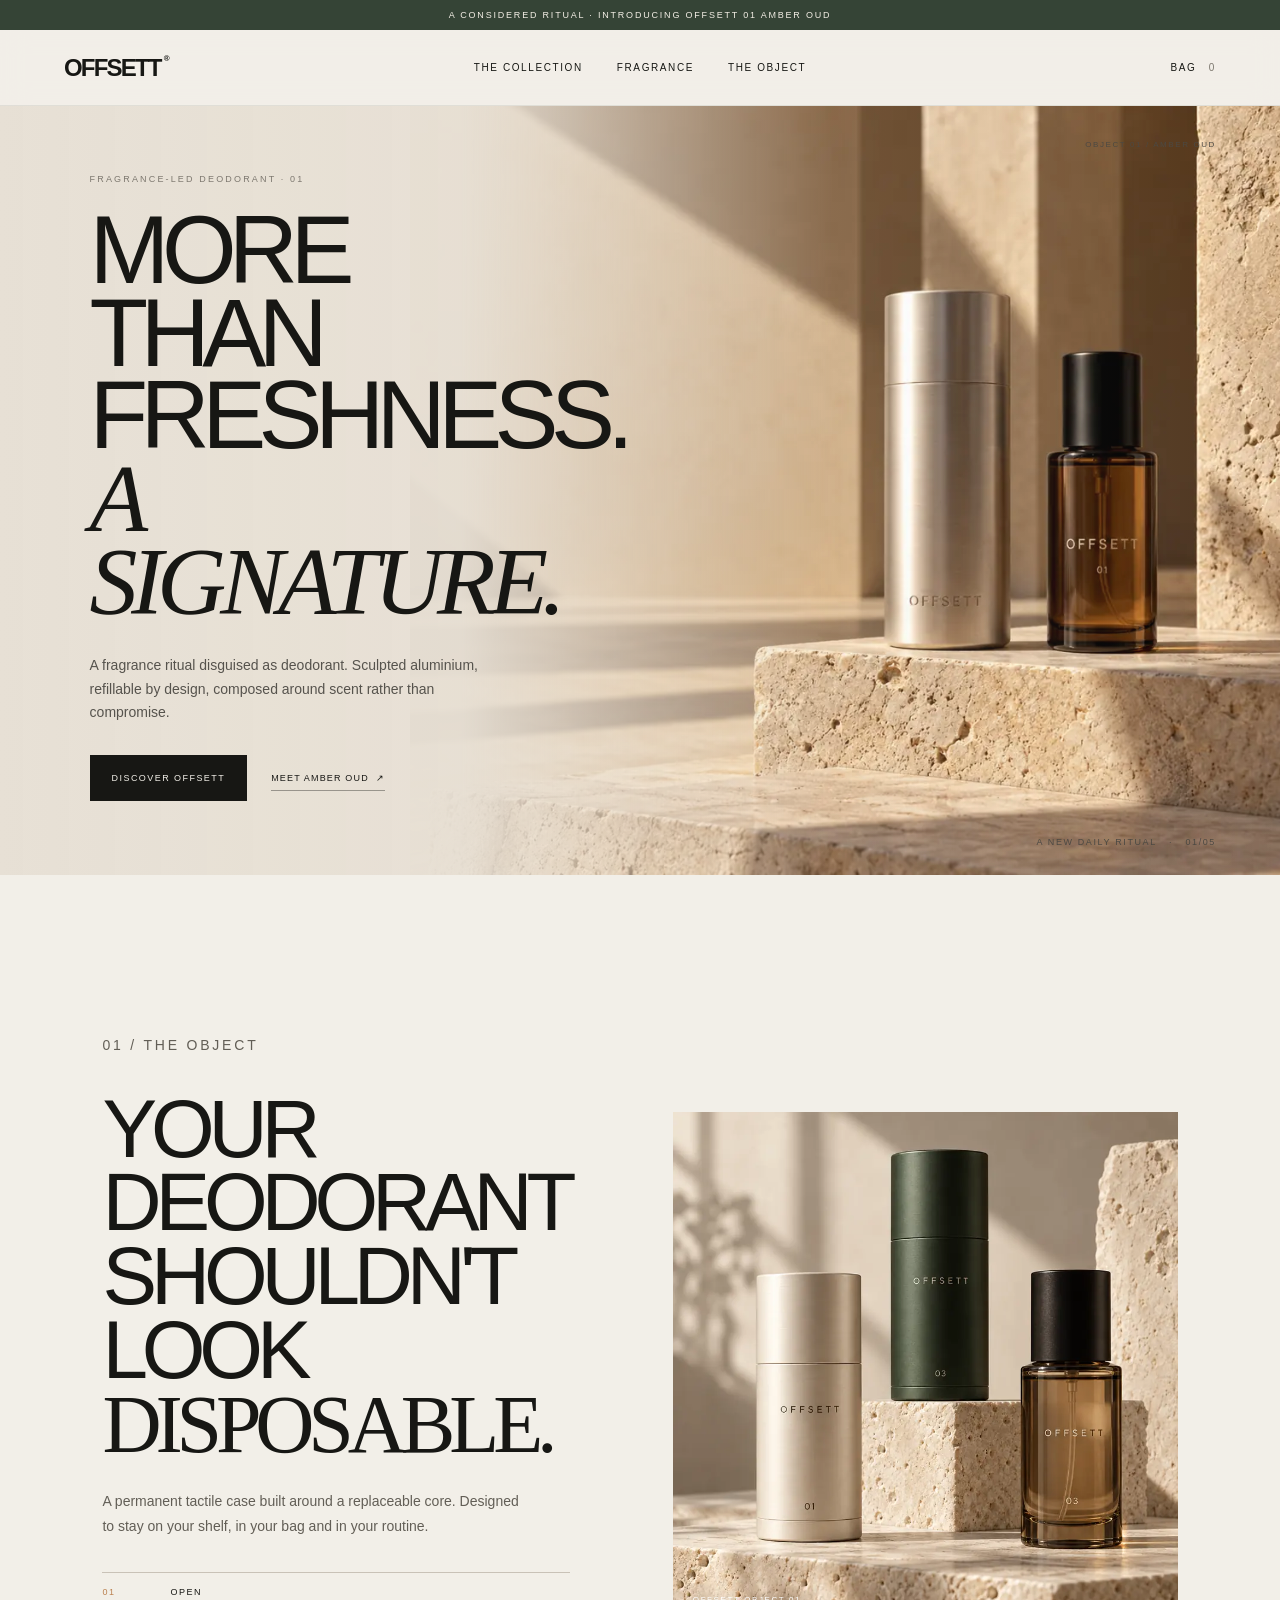
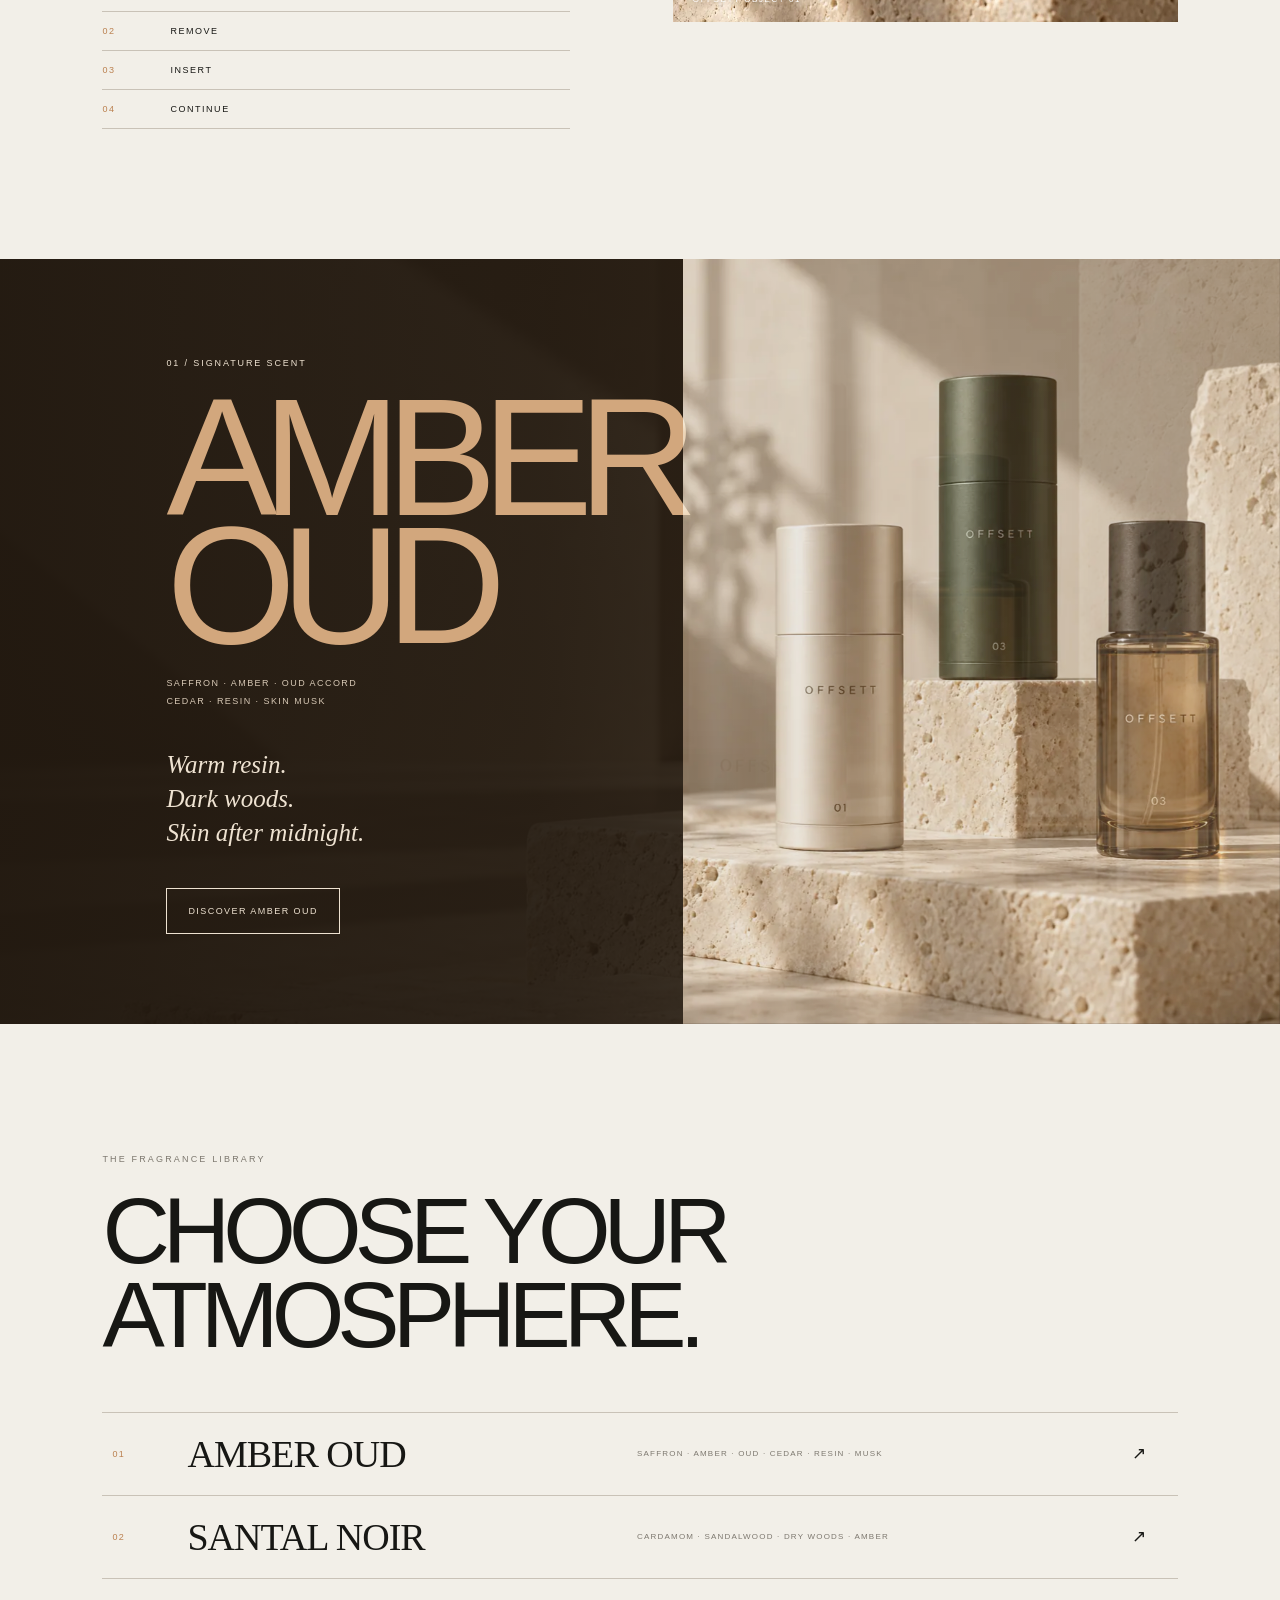
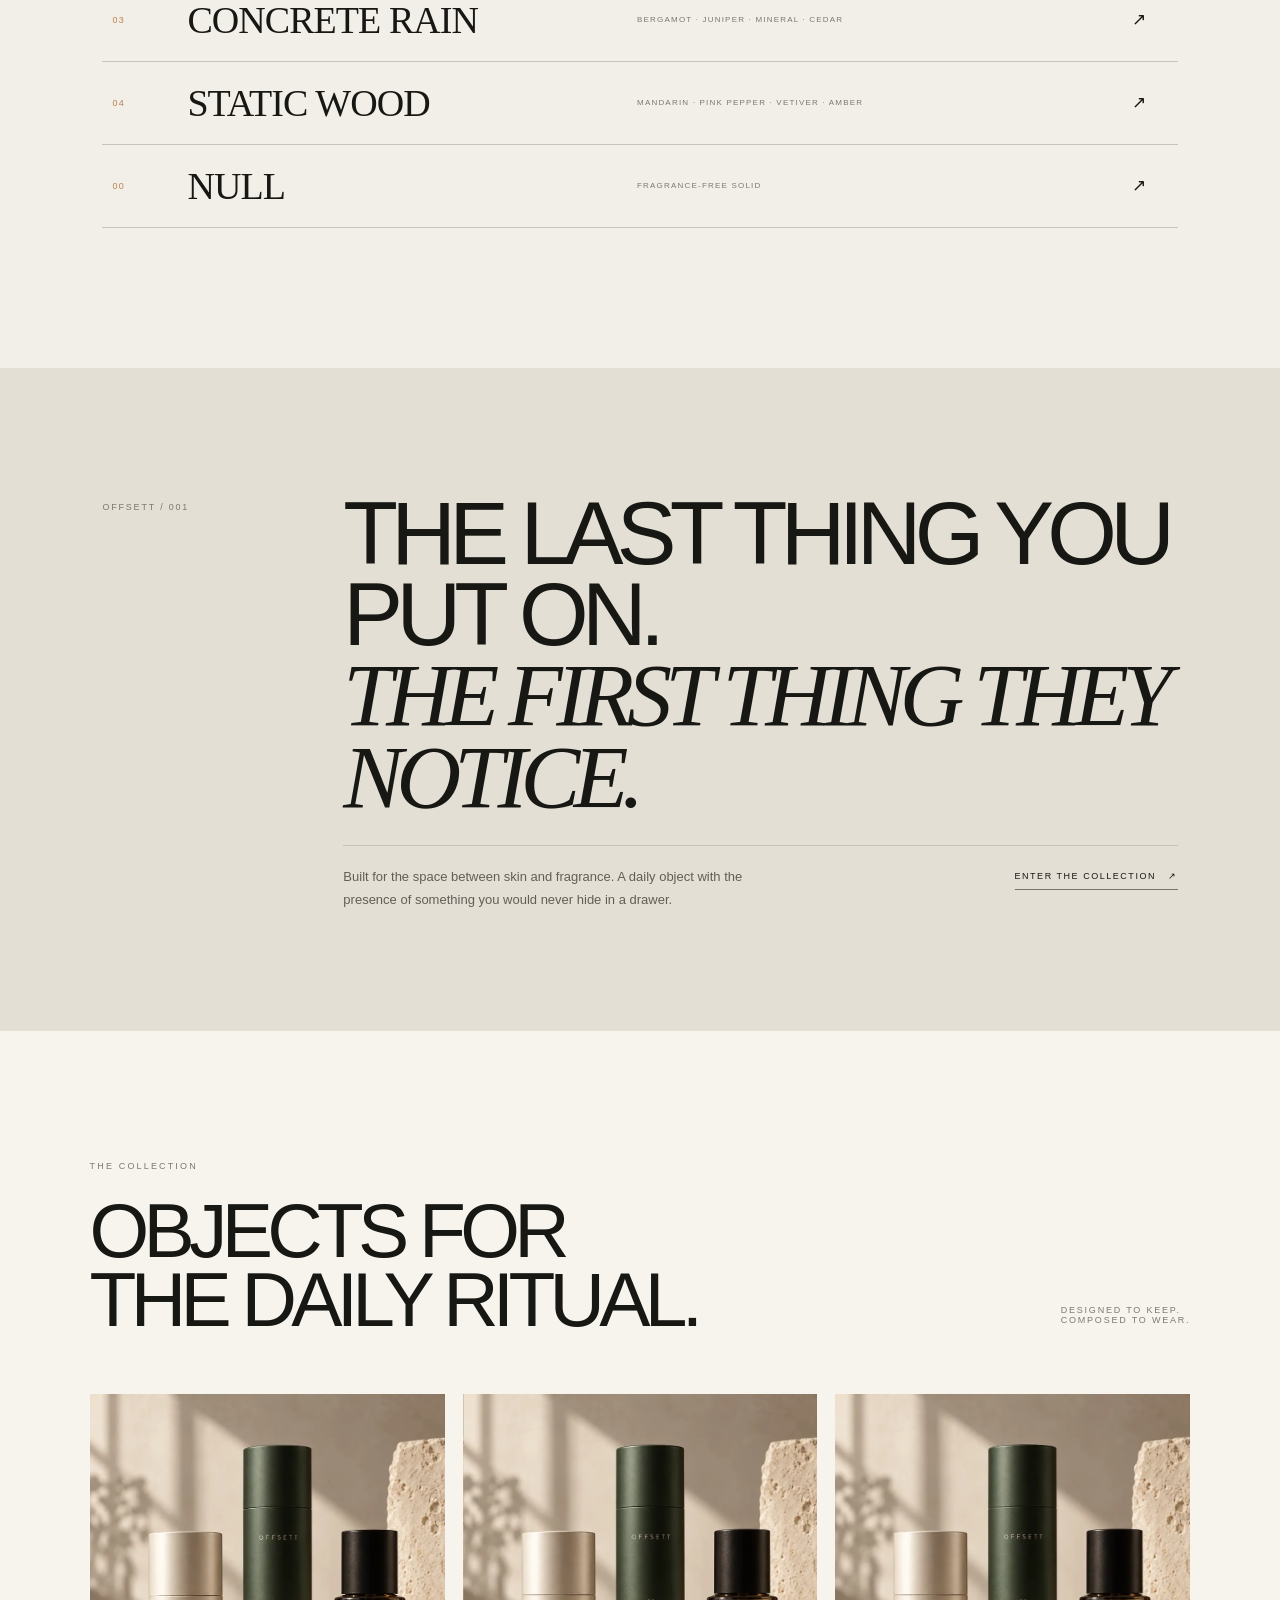
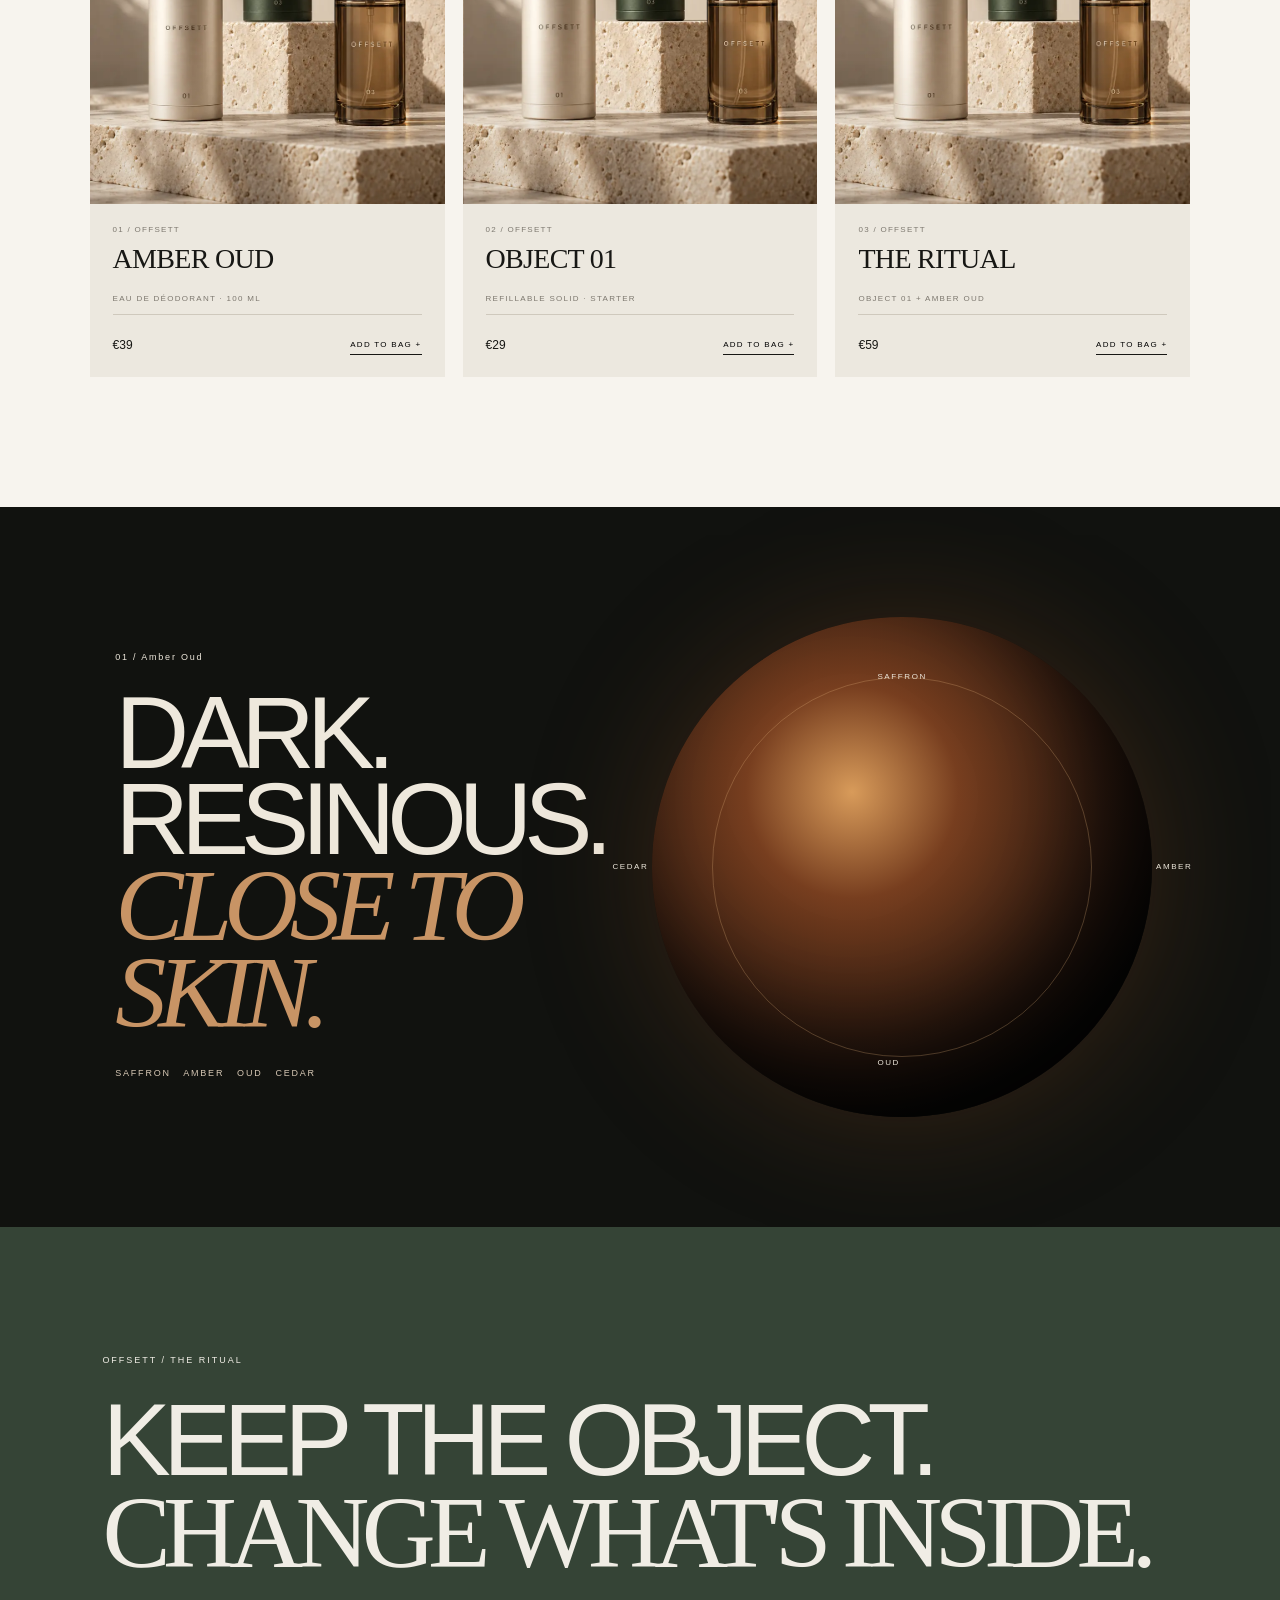
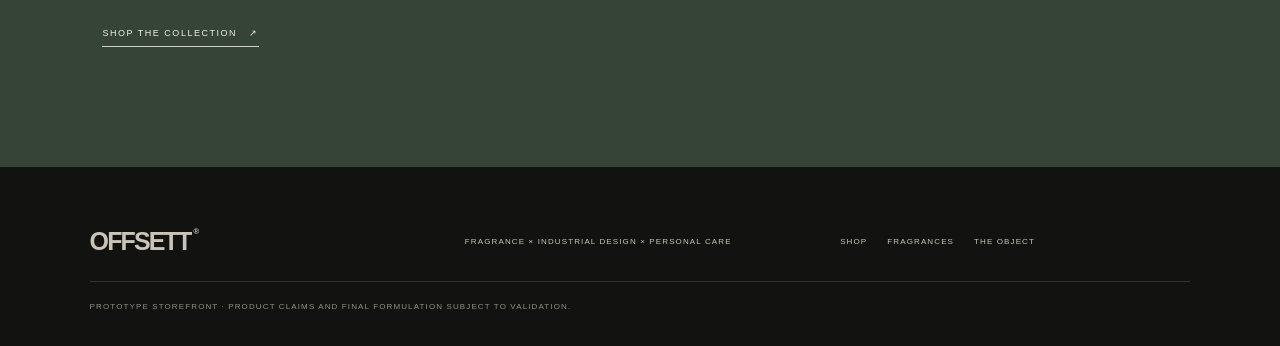
==== index.html @ 1021d6c1 "Rework OFFSETT homepage into editorial luxury storefront" ====
<!doctype html>
<html lang="en">
<head>
<meta charset="utf-8"><meta name="viewport" content="width=device-width,initial-scale=1">
<title>OFFSETT — The daily fragrance ritual</title>
<meta name="description" content="Discover OFFSETT: fragrance-led deodorant and refillable objects, composed around scent.">
<meta name="theme-color" content="#f2efe8"><link rel="stylesheet" href="style.css">
</head>
<body>
<div class="announcement">A considered ritual · Introducing OFFSETT 01 Amber Oud</div>
<header><a class="logo" href="#top" aria-label="OFFSETT home">OFFSETT</a><nav aria-label="Main navigation"><a href="#shop">The collection</a><a href="#fragrance">Fragrance</a><a href="#object">The object</a></nav><button id="cartBtn" class="bag" aria-label="Open shopping bag">Bag <span id="count">0</span></button></header>
<main id="top">
<section class="hero"><div class="hero-copy"><p class="eyebrow">Fragrance-led deodorant · 01</p><h1>MORE THAN<br>FRESHNESS.<br><em>A SIGNATURE.</em></h1><p class="lede">A fragrance ritual disguised as deodorant. Sculpted aluminium, refillable by design, composed around scent rather than compromise.</p><div class="actions"><a class="btn darkbtn" href="#shop">Discover OFFSETT</a><a class="textlink" href="#amber">Meet Amber Oud&nbsp; ↗</a></div></div><div class="hero-photo" role="img" aria-label="OFFSETT Amber Oud deodorant and refillable aluminium case, photographed on sculpted stone"></div><p class="hero-caption">Object 01 / Amber Oud</p><span class="hero-index">A NEW DAILY RITUAL &nbsp; · &nbsp; 01/05</span></section>
<section id="object" class="object"><div class="object-copy"><p class="section-kicker">01 / The object</p><h2>YOUR DEODORANT<br>SHOULDN'T LOOK<br><span>DISPOSABLE.</span></h2><p>A permanent tactile case built around a replaceable core. Designed to stay on your shelf, in your bag and in your routine.</p><div class="steps"><div><b>01</b> OPEN</div><div><b>02</b> REMOVE</div><div><b>03</b> INSERT</div><div><b>04</b> CONTINUE</div></div></div><div class="object-photo" role="img" aria-label="The OFFSETT refillable deodorant collection"></div></section>
<section id="amber" class="amber-world"><div class="amber-copy"><p>01 / Signature scent</p><h2>AMBER<br>OUD</h2><p class="notes">SAFFRON · AMBER · OUD ACCORD<br>CEDAR · RESIN · SKIN MUSK</p><blockquote>Warm resin.<br>Dark woods.<br>Skin after midnight.</blockquote><a class="btn amberbtn" href="#shop">Discover Amber Oud</a></div><div class="amber-image" role="img" aria-label="OFFSETT Amber Oud scent and refillable deodorant case"></div></section>
<section id="fragrance" class="fragrances"><p class="eyebrow">The fragrance library</p><h2>CHOOSE YOUR<br>ATMOSPHERE.</h2><div class="fragrance-grid" id="fragranceGrid"></div></section>
<section class="manifesto"><p class="section-kicker">OFFSETT / 001</p><h2>THE LAST THING YOU PUT ON.<br><em>THE FIRST THING THEY NOTICE.</em></h2><div class="manifesto-copy"><p>Built for the space between skin and fragrance. A daily object with the presence of something you would never hide in a drawer.</p><a href="#shop">Enter the collection &nbsp; ↗</a></div></section>
<section id="shop" class="shop"><div><div><p class="eyebrow">The collection</p><h2>OBJECTS FOR<br>THE DAILY RITUAL.</h2></div><p class="section-kicker">Designed to keep.<br>Composed to wear.</p></div><div class="products" id="products"></div></section>
<section class="sensory"><div><p>01 / Amber Oud</p><h2>DARK.<br>RESINOUS.<br><em>CLOSE TO SKIN.</em></h2><p class="notes">SAFFRON &nbsp; AMBER &nbsp; OUD &nbsp; CEDAR</p></div><div class="sensory-orb" aria-label="Amber Oud fragrance notes"><span>SAFFRON</span><span>AMBER</span><span>OUD</span><span>CEDAR</span></div></section>
<section class="ritual"><p>OFFSETT / THE RITUAL</p><h2>KEEP THE OBJECT.<br><span>CHANGE WHAT'S INSIDE.</span></h2><a href="#shop">Shop the collection &nbsp; ↗</a></section>
</main>
<footer><a class="logo" href="#top">OFFSETT</a><p>FRAGRANCE × INDUSTRIAL DESIGN × PERSONAL CARE</p><div><a href="#shop">Shop</a><a href="#fragrance">Fragrances</a><a href="#object">The object</a></div><small>Prototype storefront · Product claims and final formulation subject to validation.</small></footer>
<div class="drawer" id="drawer" aria-label="Shopping bag"><button id="closeCart" aria-label="Close shopping bag">×</button><h3>YOUR BAG</h3><div id="cartItems"></div><div class="subtotal"><span>SUBTOTAL</span><b id="subtotal">€0</b></div><button class="checkout">CHECKOUT PROTOTYPE</button><small>Secure commerce checkout will connect through Shopify.</small></div><div class="veil" id="veil"></div>
<script src="app.js"></script></body></html>
---- style.css ----
@charset "UTF-8";
:root{--ink:#171714;--paper:#f2efe8;--paper-deep:#e5dfd4;--muted:#7d786f;--line:#c9c2b7;--amber:#bb8150;--forest:#354436;--hero-shot:url("[data-uri]");--product-shot:url("[data-uri]");--serif:Georgia,"Times New Roman",serif;--sans:"Helvetica Neue",Arial,sans-serif}
*{box-sizing:border-box}html{scroll-behavior:smooth;scroll-padding-top:90px}body{margin:0;background:var(--paper);color:var(--ink);font-family:var(--sans);-webkit-font-smoothing:antialiased}a{color:inherit;text-decoration:none}button{font:inherit}
.announcement{position:relative;z-index:21;padding:10px 4vw;background:var(--forest);color:#f4efe6;text-align:center;font-size:9px;letter-spacing:.2em;text-transform:uppercase}
header{height:76px;position:sticky;top:0;z-index:20;padding:0 5vw;display:grid;grid-template-columns:1fr auto 1fr;align-items:center;background:rgba(242,239,232,.94);backdrop-filter:blur(14px);border-bottom:1px solid #17171414}
.logo{font-size:24px;font-weight:750;letter-spacing:-.075em}.logo:after{content:"®";font-size:8px;vertical-align:top;margin-left:3px;letter-spacing:0}
header nav{display:flex;gap:34px;align-items:center}header nav a,.bag{font-size:10px;text-transform:uppercase;letter-spacing:.16em}.bag{justify-self:end;border:0;background:none;cursor:pointer;color:var(--ink);padding:10px 0}.bag span{margin-left:8px;color:var(--muted)}
.hero{min-height:min(760px,calc(100vh - 112px));position:relative;overflow:hidden;display:grid;grid-template-columns:.86fr 1.14fr;align-items:center;padding:68px 7vw 74px;background:#e7e0d5}
.hero:after{content:"";position:absolute;inset:0;background:linear-gradient(90deg,#e7e0d5 0%,#e7e0d5f5 36%,#e7e0d51a 65%,transparent 100%);z-index:1;pointer-events:none}
.hero-copy{position:relative;z-index:2;max-width:500px}.eyebrow{font-size:9px;letter-spacing:.24em;text-transform:uppercase;color:var(--muted);margin:0 0 25px}.hero h1{font-size:clamp(54px,7.5vw,112px);font-weight:500;letter-spacing:-.08em;line-height:.86;margin:0}.hero h1 em{font-family:var(--serif);font-weight:400;letter-spacing:-.065em}.lede{font-size:14px;line-height:1.7;color:#56534d;max-width:390px;margin:30px 0}.actions{display:flex;align-items:center;gap:24px}.btn{display:inline-flex;justify-content:center;align-items:center;min-height:46px;padding:0 21px;border:1px solid var(--ink);font-size:9px;letter-spacing:.16em;text-transform:uppercase;transition:background .25s,color .25s,transform .25s}.btn.darkbtn{background:var(--ink);color:var(--paper)}.btn:hover{background:var(--forest);border-color:var(--forest);color:#fff;transform:translateY(-2px)}.textlink{font-size:9px;letter-spacing:.13em;text-transform:uppercase;border-bottom:1px solid #17171460;padding:7px 0}
.hero-photo{position:absolute;right:0;top:0;bottom:0;width:68%;background-image:var(--hero-shot);background-size:cover;background-position:center 55%;animation:photo-arrive 1.2s cubic-bezier(.16,1,.3,1) both}.hero-index{position:absolute;right:5vw;bottom:28px;z-index:2;font-size:9px;letter-spacing:.18em;color:#4c4943}.hero-caption{position:absolute;right:5vw;top:26px;z-index:2;font-size:8px;letter-spacing:.2em;text-transform:uppercase;color:#4c4943}
.section-kicker{font-size:9px;letter-spacing:.2em;text-transform:uppercase;color:var(--muted)}.object{min-height:680px;padding:130px 8vw;display:grid;grid-template-columns:.85fr 1.15fr;gap:8vw;align-items:center}.object-copy h2,.fragrances h2,.shop h2,.manifesto h2,.ritual h2{font-size:clamp(45px,6.4vw,92px);line-height:.9;letter-spacing:-.075em;font-weight:500;margin:0}.object-copy h2 span,.manifesto h2 em,.ritual h2 span{font-family:var(--serif);font-weight:400}.object-copy p{max-width:430px;color:#625e56;line-height:1.75;font-size:14px;margin:28px 0 34px}.steps{border-top:1px solid var(--line)}.steps div{padding:14px 0;border-bottom:1px solid var(--line);font-size:9px;letter-spacing:.17em}.steps b{display:inline-block;width:64px;color:var(--amber);font-weight:500}.object-photo{height:510px;background-image:var(--product-shot);background-size:cover;background-position:center 48%;position:relative}.object-photo:after{content:"OFFSETT OBJECT 01";position:absolute;bottom:18px;left:20px;color:white;font-size:8px;letter-spacing:.2em;text-shadow:0 1px 8px #0008}
.amber-world{min-height:700px;display:grid;grid-template-columns:1fr 1fr;align-items:center;position:relative;overflow:hidden;background:#282016;color:#eee2d1}.amber-world:before{content:"";position:absolute;inset:0;background-image:var(--hero-shot);background-size:cover;background-position:center 57%;opacity:.32;filter:saturate(.78)}.amber-world:after{content:"";position:absolute;inset:0;background:linear-gradient(90deg,#21180ff2 0%,#21180fce 42%,#21180f38 100%)}.amber-copy{position:relative;z-index:2;padding:90px 0 90px 13vw}.amber-copy>p:first-child{font-size:9px;letter-spacing:.21em;text-transform:uppercase}.amber-world h2{font-size:clamp(88px,13vw,176px);font-weight:400;letter-spacing:-.09em;line-height:.77;color:#d2a77d;margin:25px 0}.notes{font-size:9px;line-height:2;letter-spacing:.16em;color:#d7c8b5}.amber-world blockquote{font:italic 25px/1.35 var(--serif);margin:38px 0}.amberbtn{border-color:#eee2d1;color:#eee2d1}.amberbtn:hover{background:#eee2d1;color:var(--ink)}
.amber-image{height:100%;min-height:600px;position:relative;z-index:2;background-image:var(--product-shot);background-size:cover;background-position:54% center;mix-blend-mode:screen;opacity:.9}
.fragrances{padding:130px 8vw 140px;background:var(--paper)}.fragrances h2{font-size:clamp(54px,7.3vw,102px)}.fragrance-grid{margin-top:55px;border-top:1px solid var(--line)}.fragrance-row{display:grid;grid-template-columns:75px 1fr 1.1fr 36px;align-items:center;padding:22px 10px;border-bottom:1px solid var(--line);transition:background .3s,padding .3s;cursor:pointer}.fragrance-row:hover{padding-left:22px;background:#e9e4da}.fragrance-row>span{font-size:9px;color:var(--amber);letter-spacing:.15em}.fragrance-row h3{font:400 clamp(24px,3vw,38px)/1 var(--serif);letter-spacing:-.025em;margin:0}.fragrance-row p{font-size:8px;letter-spacing:.15em;color:var(--muted);margin:0}.fragrance-row>span:last-child{color:var(--ink);font-size:17px}
.manifesto{padding:125px 8vw 120px;background:#e4dfd5;display:grid;grid-template-columns:.35fr 1.65fr;column-gap:5vw;row-gap:28px}.manifesto>p{font-size:9px;letter-spacing:.2em}.manifesto h2{font-size:clamp(49px,7vw,98px)}.manifesto-copy{grid-column:2;display:flex;justify-content:space-between;align-items:flex-start;gap:5vw;padding-top:20px;border-top:1px solid var(--line)}.manifesto-copy p{font-size:13px;line-height:1.7;color:#625e56;max-width:410px;margin:0}.manifesto-copy a,.ritual>a{font-size:9px;letter-spacing:.17em;text-transform:uppercase;padding-top:5px;white-space:nowrap;border-bottom:1px solid #77736c;padding-bottom:8px}
.shop{padding:130px 7vw;background:#f7f4ee}.shop>div:first-child{display:flex;justify-content:space-between;align-items:end;gap:30px}.shop h2{font-size:clamp(44px,6vw,82px)}.products{display:grid;grid-template-columns:repeat(3,minmax(0,1fr));gap:18px;margin-top:60px}.product{background:#ece8df;transition:transform .45s cubic-bezier(.16,1,.3,1),background .35s}.product:hover{transform:translateY(-8px);background:#f0ede6}.product-visual{height:410px;position:relative;overflow:hidden;background-image:linear-gradient(180deg,#00000000 62%,#00000024),var(--product-shot);background-size:cover;background-position:center 48%}.product:nth-child(2) .product-visual{background-position:34% center}.product:nth-child(3) .product-visual{background-position:68% center}.product-visual .mini-spray,.product-visual .mini-stick{display:none}.product>p,.product h3,.product-foot{margin-left:23px;margin-right:23px}.product>p{font-size:8px;letter-spacing:.16em;color:var(--muted);margin-top:21px;margin-bottom:11px}.product h3{font:400 28px/1 var(--serif);margin-top:0;margin-bottom:9px;letter-spacing:-.025em}.product-foot{display:flex;justify-content:space-between;align-items:center;padding:20px 0 22px;border-top:1px solid #cfc9bd;margin-top:10px}.product-foot b{font-size:12px;font-weight:500}.add{padding:5px 0;border:0;border-bottom:1px solid var(--ink);background:none;font-size:8px;letter-spacing:.16em;cursor:pointer}.add:hover{color:var(--amber);border-color:var(--amber)}
.sensory{min-height:650px;background:#11120f;color:#eee8dc;padding:110px 9vw;display:grid;grid-template-columns:1fr 1fr;align-items:center;overflow:hidden}.sensory p{font-size:9px;letter-spacing:.2em}.sensory h2{font-size:clamp(56px,8vw,112px);font-weight:400;letter-spacing:-.08em;line-height:.84;margin:28px 0}.sensory h2 em{font-family:var(--serif);font-weight:400;color:#c89465}.sensory-orb{width:min(40vw,500px);aspect-ratio:1;border-radius:50%;justify-self:center;position:relative;background:radial-gradient(circle at 40% 35%,#d89b5a,#773e1f 24%,#2c190f 57%,#080706 74%);box-shadow:0 0 130px #98562744,inset -50px -70px 100px #0009;animation:breathe 8s ease-in-out infinite}.sensory-orb:after{content:"";position:absolute;inset:12%;border:1px solid #e3b57e45;border-radius:50%}.sensory-orb span{position:absolute;font-size:8px;letter-spacing:.2em}.sensory-orb span:nth-child(1){top:11%;left:45%}.sensory-orb span:nth-child(2){top:49%;right:-8%}.sensory-orb span:nth-child(3){bottom:10%;left:45%}.sensory-orb span:nth-child(4){top:49%;left:-8%}
.ritual{min-height:540px;background:#354436;color:#f0ede5;padding:100px 8vw;display:flex;flex-direction:column;justify-content:center;align-items:flex-start}.ritual p{font-size:9px;letter-spacing:.22em}.ritual h2{font-size:clamp(55px,8vw,112px);margin:20px 0}.ritual>a{margin-top:24px;border-color:#d5d0c5}
footer{background:#121310;color:#e6e1d8;padding:60px 7vw 35px;display:grid;grid-template-columns:1fr 1fr 1fr;gap:25px;align-items:center}footer .logo{font-size:25px}footer p,footer a,footer small{font-size:8px;letter-spacing:.14em;text-transform:uppercase;color:#c9c3b8}footer div:last-of-type{display:flex;gap:20px}footer small{grid-column:1/-1;border-top:1px solid #ffffff20;padding-top:20px;color:#918d84}
.drawer{position:fixed;z-index:50;right:0;top:0;height:100dvh;width:min(440px,92vw);background:var(--paper);padding:35px;transform:translateX(105%);transition:transform .4s cubic-bezier(.16,1,.3,1);display:flex;flex-direction:column}.drawer.open{transform:none}.drawer>button:first-child{align-self:flex-end;border:0;background:none;font-size:30px;cursor:pointer}.drawer h3{font:400 35px var(--serif)}.cartitem{padding:18px 0;border-bottom:1px solid var(--line);font-size:12px;display:flex;justify-content:space-between}.subtotal{margin-top:auto;border-top:1px solid var(--line);padding:20px 0;display:flex;justify-content:space-between}.checkout{background:var(--ink);color:var(--paper);border:0;padding:18px;letter-spacing:.14em;cursor:pointer}.drawer small{margin-top:12px;color:var(--muted)}.veil{position:fixed;inset:0;background:#0008;z-index:40;opacity:0;pointer-events:none;transition:opacity .35s}.veil.on{opacity:1;pointer-events:auto}
@keyframes photo-arrive{from{transform:scale(1.045);opacity:.65}to{transform:scale(1);opacity:1}}@keyframes breathe{0%,100%{transform:scale(1)}50%{transform:scale(1.035)}}@keyframes rise-in{from{opacity:0;transform:translateY(34px)}to{opacity:1;transform:translateY(0)}}
@supports(animation-timeline:view()){.object-copy,.object-photo,.amber-copy,.fragrance-row,.manifesto h2,.product,.sensory-orb,.ritual h2{animation:rise-in both;animation-timeline:view();animation-range:entry 0% cover 32%}}
@media(max-width:800px){header{height:64px;padding:0 20px;grid-template-columns:1fr auto}.logo{font-size:22px}header nav{grid-column:1/-1;grid-row:2;display:flex;justify-content:center;gap:22px;position:absolute;top:64px;left:0;width:100%;height:40px;background:var(--paper);border-bottom:1px solid #17171414}header nav a{font-size:8px}.bag{grid-column:2;grid-row:1}.hero{min-height:850px;padding:68px 22px 65px;display:flex;align-items:flex-start}.hero:after{background:linear-gradient(180deg,#e7e0d5 0%,#e7e0d5f2 37%,#e7e0d56b 62%,#e7e0d52b 100%)}.hero-copy{padding-top:45px}.hero h1{font-size:clamp(55px,14vw,78px)}.lede{max-width:320px;font-size:13px;margin:23px 0}.hero-photo{top:37%;width:100%;height:63%;background-position:57% center}.hero-caption{top:auto;bottom:39%;right:22px;font-size:7px}.hero-index{right:22px}.actions{gap:16px;flex-wrap:wrap}.btn{min-height:43px;padding:0 15px;font-size:8px}.object{min-height:auto;padding:95px 22px;grid-template-columns:1fr;gap:32px}.object-copy h2,.fragrances h2,.shop h2{font-size:50px}.object-photo{height:440px}.amber-world{min-height:auto;grid-template-columns:1fr;padding:70px 22px 0}.amber-copy{padding:20px 0 45px}.amber-world h2{font-size:100px}.amber-image{min-height:410px;margin:0 -22px}.fragrances,.shop{padding:95px 22px}.fragrance-grid{margin-top:38px}.fragrance-row{grid-template-columns:42px 1fr 24px;padding:20px 3px}.fragrance-row p{display:none}.fragrance-row h3{font-size:26px}.manifesto{grid-template-columns:1fr;padding:95px 22px;row-gap:22px}.manifesto h2,.manifesto-copy{grid-column:1}.manifesto h2{font-size:52px}.manifesto-copy{display:block}.manifesto-copy a{display:inline-block;margin-top:26px}.shop>div:first-child{display:block}.products{grid-template-columns:1fr;gap:16px;margin-top:38px}.product-visual{height:450px}.product>p,.product h3,.product-foot{margin-left:18px;margin-right:18px}.sensory{grid-template-columns:1fr;padding:90px 22px;gap:48px}.sensory h2{font-size:58px}.sensory-orb{width:77vw}.ritual{min-height:480px;padding:85px 22px}.ritual h2{font-size:55px}footer{grid-template-columns:1fr;padding:45px 22px}footer div:last-of-type{grid-column:1;flex-wrap:wrap}footer small{grid-column:1}.scroll{display:none}}
@media(max-width:390px){header nav{gap:14px}.hero h1{font-size:53px}.hero{min-height:810px}.hero-photo{top:40%;height:60%}.manifesto h2{font-size:47px}}
@media(prefers-reduced-motion:reduce){*,*:before,*:after{scroll-behavior:auto!important;animation-duration:.01ms!important;animation-iteration-count:1!important;transition-duration:.01ms!important}}
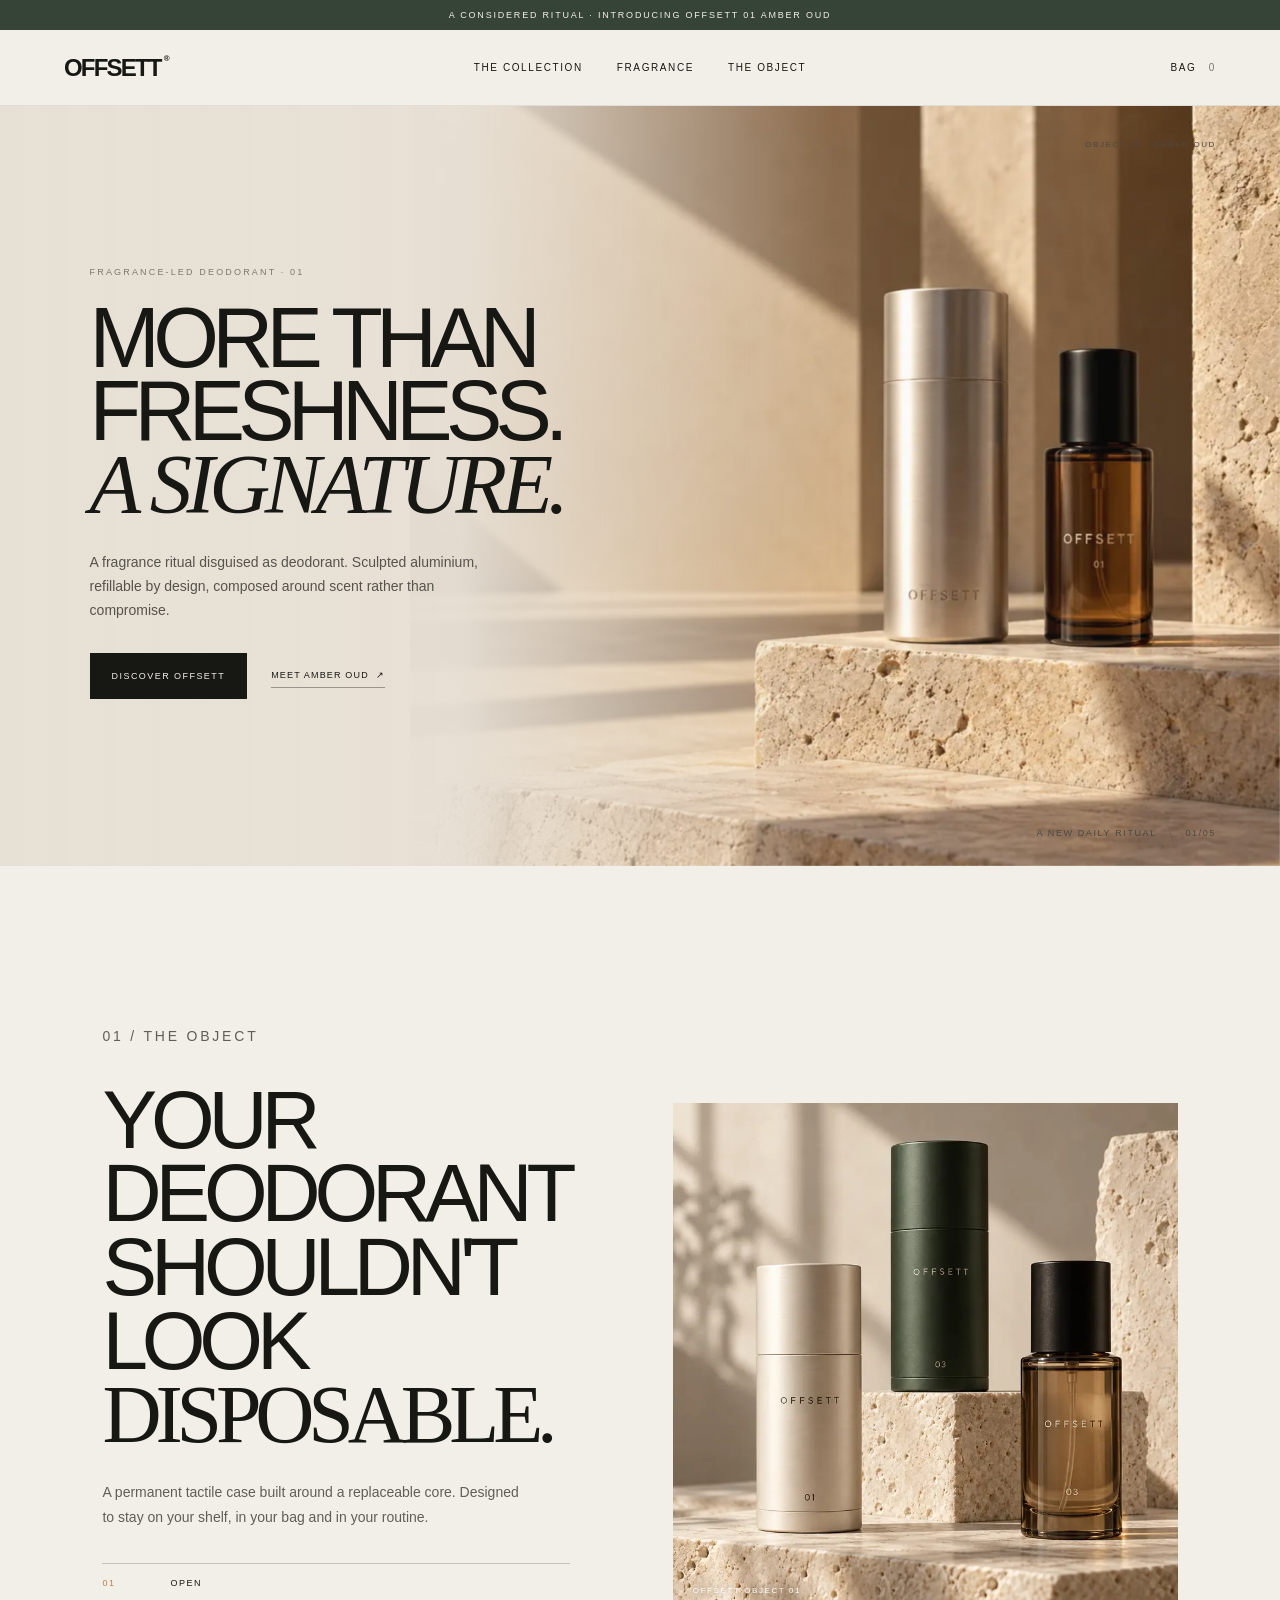
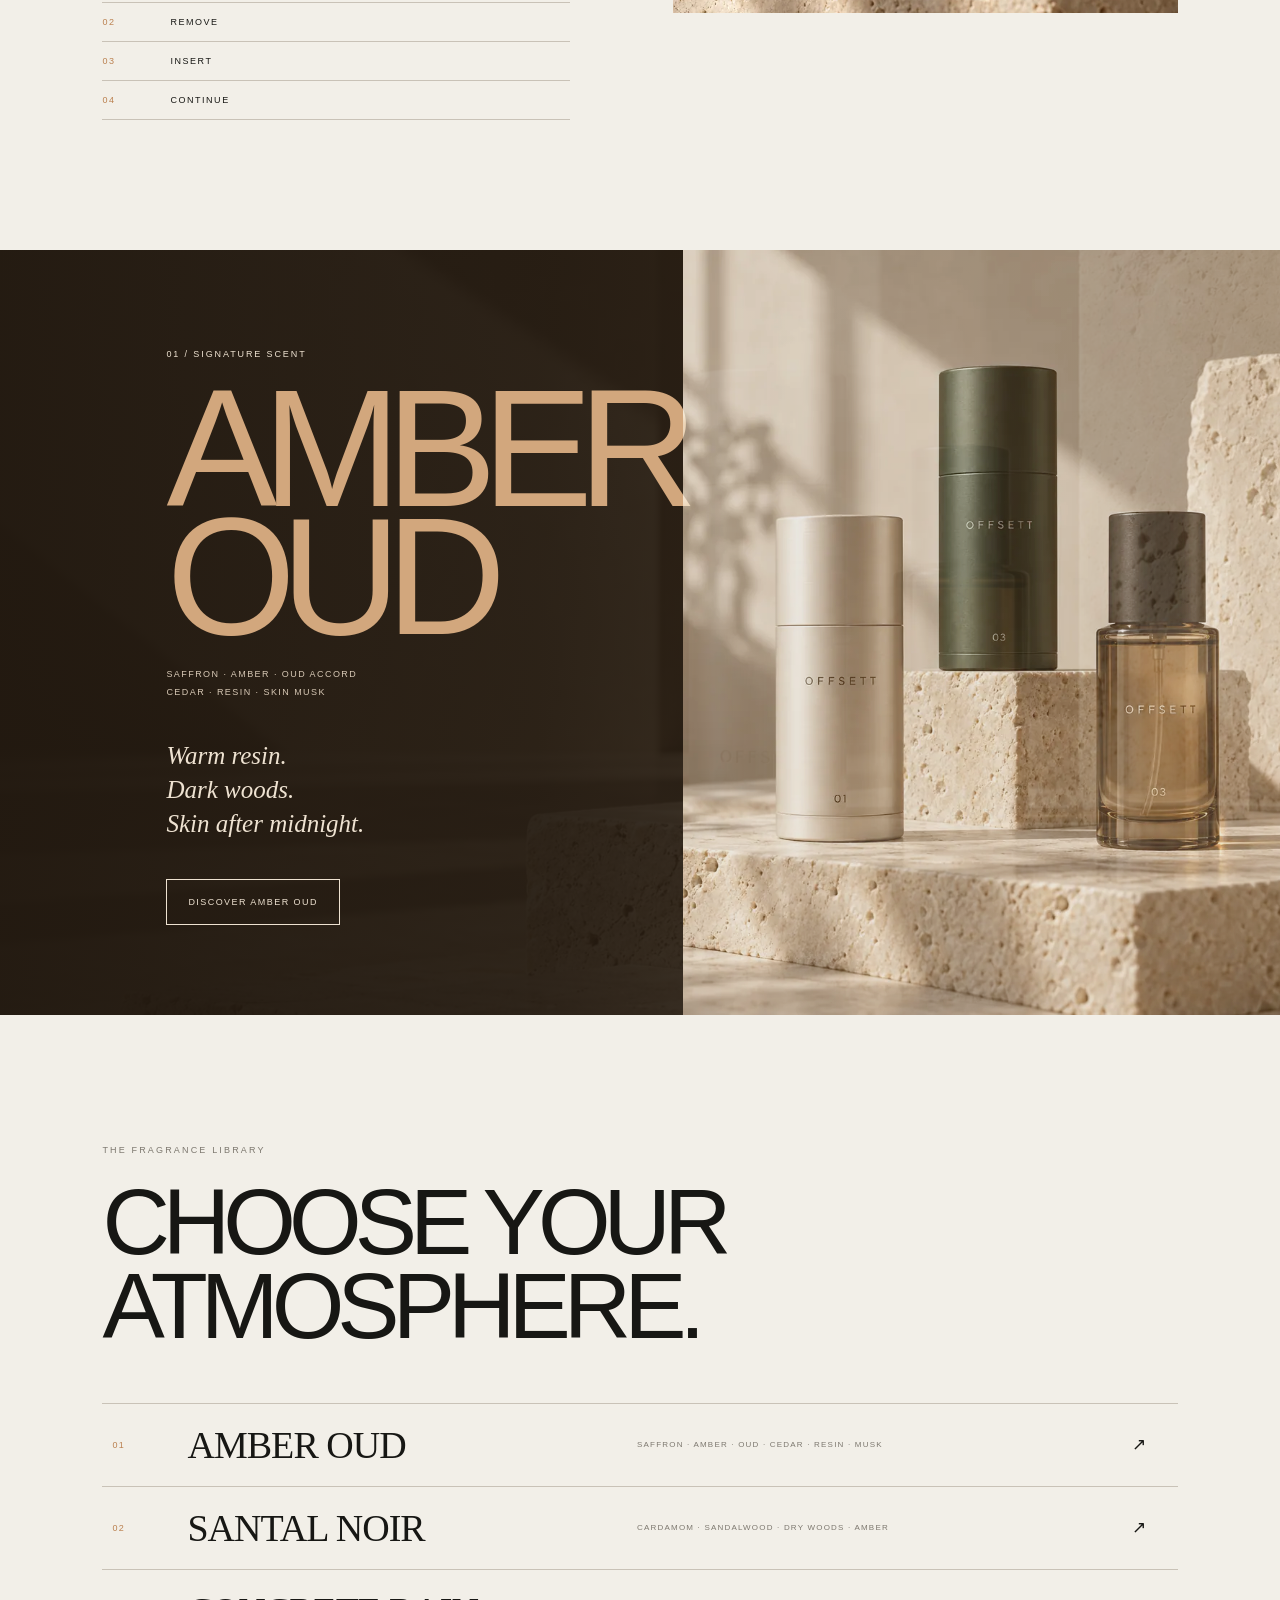
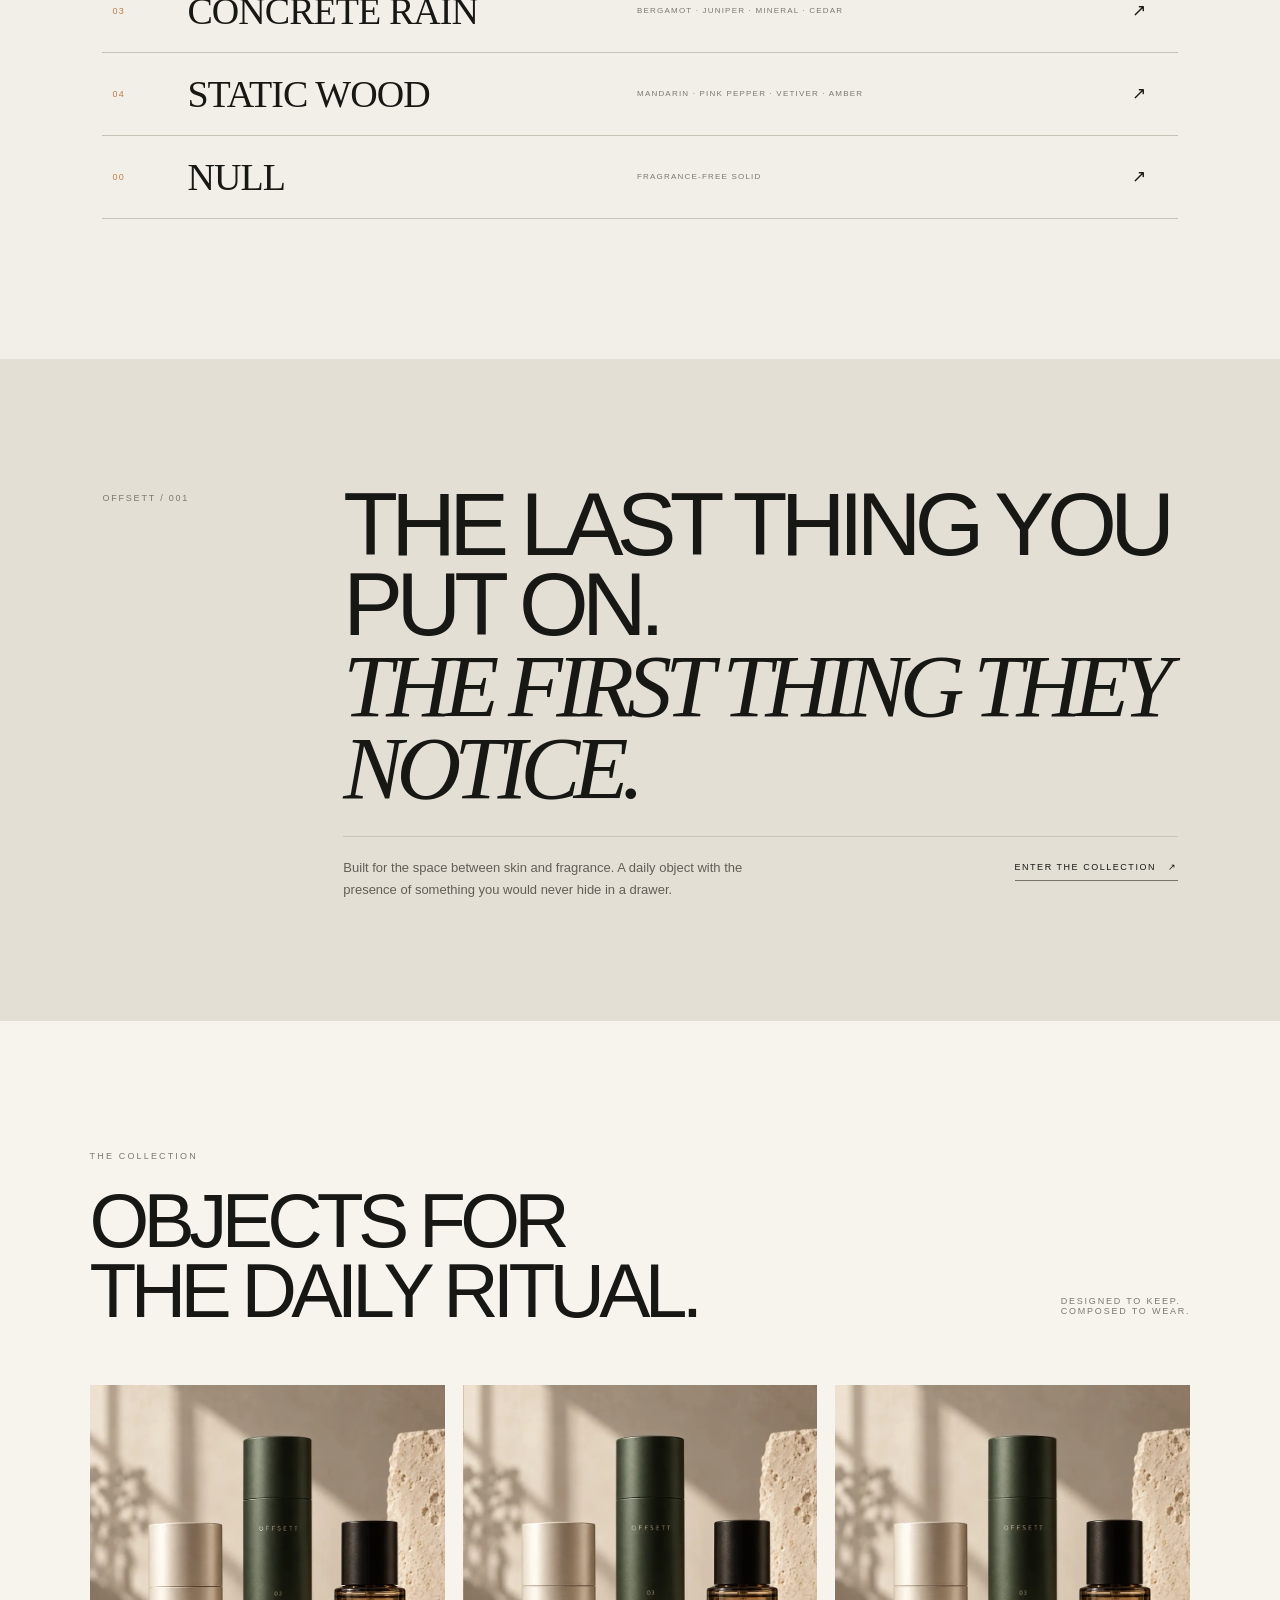
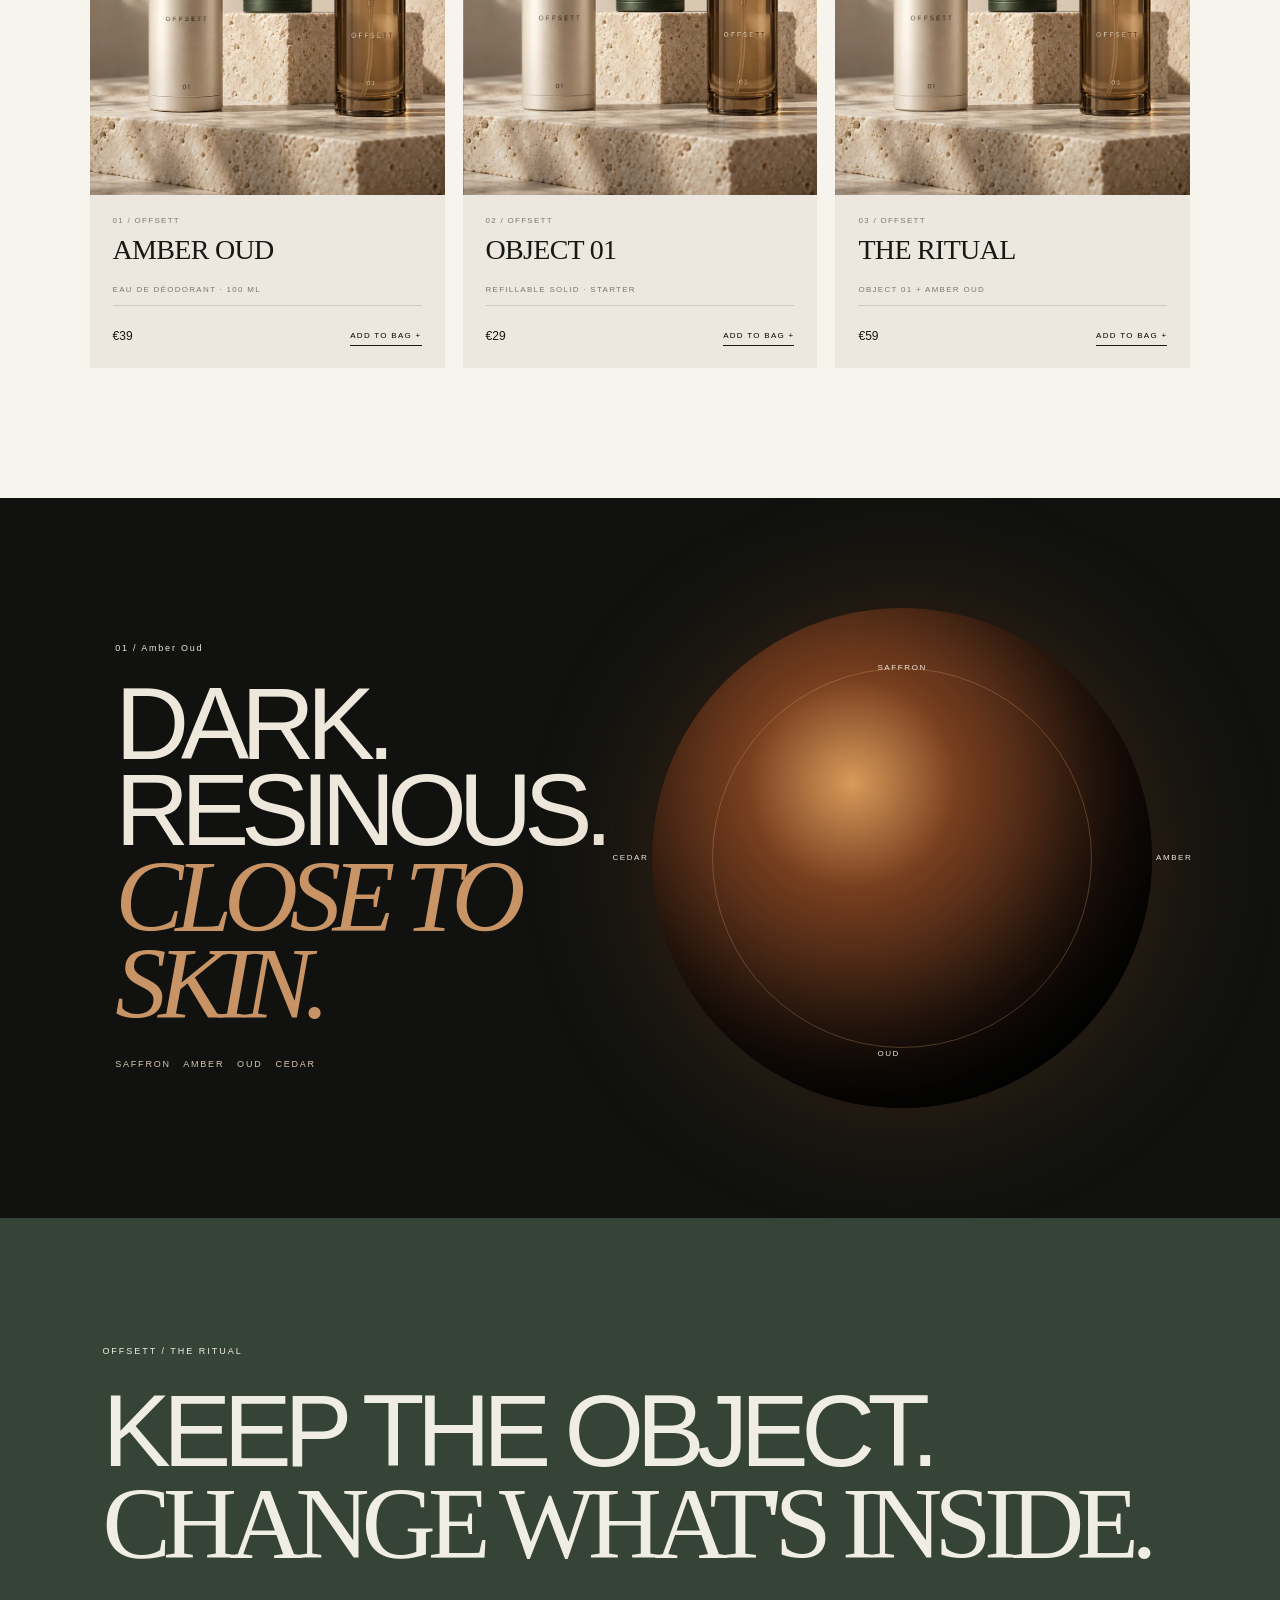
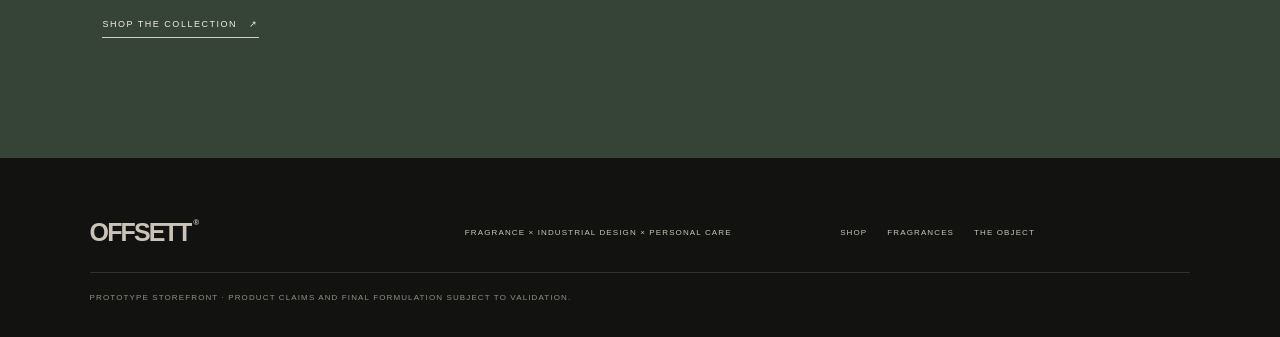
==== commit ebdbb754: "Refresh OFFSETT typography stylesheet cache" ====
--- a/index.html
+++ b/index.html
@@ -4,7 +4,7 @@
 <meta charset="utf-8"><meta name="viewport" content="width=device-width,initial-scale=1">
 <title>OFFSETT — The daily fragrance ritual</title>
 <meta name="description" content="Discover OFFSETT: fragrance-led deodorant and refillable objects, composed around scent.">
-<meta name="theme-color" content="#f2efe8"><link rel="stylesheet" href="style.css">
+<meta name="theme-color" content="#f2efe8"><link rel="stylesheet" href="style.css?v=20260929-3">
 </head>
 <body>
 <div class="announcement">A considered ritual · Introducing OFFSETT 01 Amber Oud</div>
--- a/style.css
+++ b/style.css
@@ -5,9 +5,9 @@
 header{height:76px;position:sticky;top:0;z-index:20;padding:0 5vw;display:grid;grid-template-columns:1fr auto 1fr;align-items:center;background:rgba(242,239,232,.94);backdrop-filter:blur(14px);border-bottom:1px solid #17171414}
 .logo{font-size:24px;font-weight:750;letter-spacing:-.075em}.logo:after{content:"®";font-size:8px;vertical-align:top;margin-left:3px;letter-spacing:0}
 header nav{display:flex;gap:34px;align-items:center}header nav a,.bag{font-size:10px;text-transform:uppercase;letter-spacing:.16em}.bag{justify-self:end;border:0;background:none;cursor:pointer;color:var(--ink);padding:10px 0}.bag span{margin-left:8px;color:var(--muted)}
-.hero{min-height:min(760px,calc(100vh - 112px));position:relative;overflow:hidden;display:grid;grid-template-columns:.86fr 1.14fr;align-items:center;padding:68px 7vw 74px;background:#e7e0d5}
+.hero{min-height:min(760px,calc(100vh - 112px));position:relative;overflow:hidden;display:grid;grid-template-columns:1.1fr .9fr;align-items:center;padding:68px 7vw 74px;background:#e7e0d5}
 .hero:after{content:"";position:absolute;inset:0;background:linear-gradient(90deg,#e7e0d5 0%,#e7e0d5f5 36%,#e7e0d51a 65%,transparent 100%);z-index:1;pointer-events:none}
-.hero-copy{position:relative;z-index:2;max-width:500px}.eyebrow{font-size:9px;letter-spacing:.24em;text-transform:uppercase;color:var(--muted);margin:0 0 25px}.hero h1{font-size:clamp(54px,7.5vw,112px);font-weight:500;letter-spacing:-.08em;line-height:.86;margin:0}.hero h1 em{font-family:var(--serif);font-weight:400;letter-spacing:-.065em}.lede{font-size:14px;line-height:1.7;color:#56534d;max-width:390px;margin:30px 0}.actions{display:flex;align-items:center;gap:24px}.btn{display:inline-flex;justify-content:center;align-items:center;min-height:46px;padding:0 21px;border:1px solid var(--ink);font-size:9px;letter-spacing:.16em;text-transform:uppercase;transition:background .25s,color .25s,transform .25s}.btn.darkbtn{background:var(--ink);color:var(--paper)}.btn:hover{background:var(--forest);border-color:var(--forest);color:#fff;transform:translateY(-2px)}.textlink{font-size:9px;letter-spacing:.13em;text-transform:uppercase;border-bottom:1px solid #17171460;padding:7px 0}
+.hero-copy{position:relative;z-index:2;max-width:650px}.eyebrow{font-size:9px;letter-spacing:.24em;text-transform:uppercase;color:var(--muted);margin:0 0 25px}.hero h1{font-size:clamp(50px,6.6vw,94px);font-weight:500;letter-spacing:-.08em;line-height:.86;margin:0;white-space:nowrap}.hero h1 em{font-family:var(--serif);font-weight:400;letter-spacing:-.065em}.lede{font-size:14px;line-height:1.7;color:#56534d;max-width:390px;margin:30px 0}.actions{display:flex;align-items:center;gap:24px}.btn{display:inline-flex;justify-content:center;align-items:center;min-height:46px;padding:0 21px;border:1px solid var(--ink);font-size:9px;letter-spacing:.16em;text-transform:uppercase;transition:background .25s,color .25s,transform .25s}.btn.darkbtn{background:var(--ink);color:var(--paper)}.btn:hover{background:var(--forest);border-color:var(--forest);color:#fff;transform:translateY(-2px)}.textlink{font-size:9px;letter-spacing:.13em;text-transform:uppercase;border-bottom:1px solid #17171460;padding:7px 0}
 .hero-photo{position:absolute;right:0;top:0;bottom:0;width:68%;background-image:var(--hero-shot);background-size:cover;background-position:center 55%;animation:photo-arrive 1.2s cubic-bezier(.16,1,.3,1) both}.hero-index{position:absolute;right:5vw;bottom:28px;z-index:2;font-size:9px;letter-spacing:.18em;color:#4c4943}.hero-caption{position:absolute;right:5vw;top:26px;z-index:2;font-size:8px;letter-spacing:.2em;text-transform:uppercase;color:#4c4943}
 .section-kicker{font-size:9px;letter-spacing:.2em;text-transform:uppercase;color:var(--muted)}.object{min-height:680px;padding:130px 8vw;display:grid;grid-template-columns:.85fr 1.15fr;gap:8vw;align-items:center}.object-copy h2,.fragrances h2,.shop h2,.manifesto h2,.ritual h2{font-size:clamp(45px,6.4vw,92px);line-height:.9;letter-spacing:-.075em;font-weight:500;margin:0}.object-copy h2 span,.manifesto h2 em,.ritual h2 span{font-family:var(--serif);font-weight:400}.object-copy p{max-width:430px;color:#625e56;line-height:1.75;font-size:14px;margin:28px 0 34px}.steps{border-top:1px solid var(--line)}.steps div{padding:14px 0;border-bottom:1px solid var(--line);font-size:9px;letter-spacing:.17em}.steps b{display:inline-block;width:64px;color:var(--amber);font-weight:500}.object-photo{height:510px;background-image:var(--product-shot);background-size:cover;background-position:center 48%;position:relative}.object-photo:after{content:"OFFSETT OBJECT 01";position:absolute;bottom:18px;left:20px;color:white;font-size:8px;letter-spacing:.2em;text-shadow:0 1px 8px #0008}
 .amber-world{min-height:700px;display:grid;grid-template-columns:1fr 1fr;align-items:center;position:relative;overflow:hidden;background:#282016;color:#eee2d1}.amber-world:before{content:"";position:absolute;inset:0;background-image:var(--hero-shot);background-size:cover;background-position:center 57%;opacity:.32;filter:saturate(.78)}.amber-world:after{content:"";position:absolute;inset:0;background:linear-gradient(90deg,#21180ff2 0%,#21180fce 42%,#21180f38 100%)}.amber-copy{position:relative;z-index:2;padding:90px 0 90px 13vw}.amber-copy>p:first-child{font-size:9px;letter-spacing:.21em;text-transform:uppercase}.amber-world h2{font-size:clamp(88px,13vw,176px);font-weight:400;letter-spacing:-.09em;line-height:.77;color:#d2a77d;margin:25px 0}.notes{font-size:9px;line-height:2;letter-spacing:.16em;color:#d7c8b5}.amber-world blockquote{font:italic 25px/1.35 var(--serif);margin:38px 0}.amberbtn{border-color:#eee2d1;color:#eee2d1}.amberbtn:hover{background:#eee2d1;color:var(--ink)}
@@ -21,6 +21,6 @@
 .drawer{position:fixed;z-index:50;right:0;top:0;height:100dvh;width:min(440px,92vw);background:var(--paper);padding:35px;transform:translateX(105%);transition:transform .4s cubic-bezier(.16,1,.3,1);display:flex;flex-direction:column}.drawer.open{transform:none}.drawer>button:first-child{align-self:flex-end;border:0;background:none;font-size:30px;cursor:pointer}.drawer h3{font:400 35px var(--serif)}.cartitem{padding:18px 0;border-bottom:1px solid var(--line);font-size:12px;display:flex;justify-content:space-between}.subtotal{margin-top:auto;border-top:1px solid var(--line);padding:20px 0;display:flex;justify-content:space-between}.checkout{background:var(--ink);color:var(--paper);border:0;padding:18px;letter-spacing:.14em;cursor:pointer}.drawer small{margin-top:12px;color:var(--muted)}.veil{position:fixed;inset:0;background:#0008;z-index:40;opacity:0;pointer-events:none;transition:opacity .35s}.veil.on{opacity:1;pointer-events:auto}
 @keyframes photo-arrive{from{transform:scale(1.045);opacity:.65}to{transform:scale(1);opacity:1}}@keyframes breathe{0%,100%{transform:scale(1)}50%{transform:scale(1.035)}}@keyframes rise-in{from{opacity:0;transform:translateY(34px)}to{opacity:1;transform:translateY(0)}}
 @supports(animation-timeline:view()){.object-copy,.object-photo,.amber-copy,.fragrance-row,.manifesto h2,.product,.sensory-orb,.ritual h2{animation:rise-in both;animation-timeline:view();animation-range:entry 0% cover 32%}}
-@media(max-width:800px){header{height:64px;padding:0 20px;grid-template-columns:1fr auto}.logo{font-size:22px}header nav{grid-column:1/-1;grid-row:2;display:flex;justify-content:center;gap:22px;position:absolute;top:64px;left:0;width:100%;height:40px;background:var(--paper);border-bottom:1px solid #17171414}header nav a{font-size:8px}.bag{grid-column:2;grid-row:1}.hero{min-height:850px;padding:68px 22px 65px;display:flex;align-items:flex-start}.hero:after{background:linear-gradient(180deg,#e7e0d5 0%,#e7e0d5f2 37%,#e7e0d56b 62%,#e7e0d52b 100%)}.hero-copy{padding-top:45px}.hero h1{font-size:clamp(55px,14vw,78px)}.lede{max-width:320px;font-size:13px;margin:23px 0}.hero-photo{top:37%;width:100%;height:63%;background-position:57% center}.hero-caption{top:auto;bottom:39%;right:22px;font-size:7px}.hero-index{right:22px}.actions{gap:16px;flex-wrap:wrap}.btn{min-height:43px;padding:0 15px;font-size:8px}.object{min-height:auto;padding:95px 22px;grid-template-columns:1fr;gap:32px}.object-copy h2,.fragrances h2,.shop h2{font-size:50px}.object-photo{height:440px}.amber-world{min-height:auto;grid-template-columns:1fr;padding:70px 22px 0}.amber-copy{padding:20px 0 45px}.amber-world h2{font-size:100px}.amber-image{min-height:410px;margin:0 -22px}.fragrances,.shop{padding:95px 22px}.fragrance-grid{margin-top:38px}.fragrance-row{grid-template-columns:42px 1fr 24px;padding:20px 3px}.fragrance-row p{display:none}.fragrance-row h3{font-size:26px}.manifesto{grid-template-columns:1fr;padding:95px 22px;row-gap:22px}.manifesto h2,.manifesto-copy{grid-column:1}.manifesto h2{font-size:52px}.manifesto-copy{display:block}.manifesto-copy a{display:inline-block;margin-top:26px}.shop>div:first-child{display:block}.products{grid-template-columns:1fr;gap:16px;margin-top:38px}.product-visual{height:450px}.product>p,.product h3,.product-foot{margin-left:18px;margin-right:18px}.sensory{grid-template-columns:1fr;padding:90px 22px;gap:48px}.sensory h2{font-size:58px}.sensory-orb{width:77vw}.ritual{min-height:480px;padding:85px 22px}.ritual h2{font-size:55px}footer{grid-template-columns:1fr;padding:45px 22px}footer div:last-of-type{grid-column:1;flex-wrap:wrap}footer small{grid-column:1}.scroll{display:none}}
+@media(max-width:800px){header{height:64px;padding:0 20px;grid-template-columns:1fr auto}.logo{font-size:22px}header nav{grid-column:1/-1;grid-row:2;display:flex;justify-content:center;gap:22px;position:absolute;top:64px;left:0;width:100%;height:40px;background:var(--paper);border-bottom:1px solid #17171414}header nav a{font-size:8px}.bag{grid-column:2;grid-row:1}.hero{min-height:850px;padding:68px 22px 65px;display:flex;align-items:flex-start}.hero:after{background:linear-gradient(180deg,#e7e0d5 0%,#e7e0d5f2 37%,#e7e0d56b 62%,#e7e0d52b 100%)}.hero-copy{padding-top:45px}.hero h1{font-size:clamp(47px,13vw,68px);white-space:nowrap}.lede{max-width:320px;font-size:13px;margin:23px 0}.hero-photo{top:37%;width:100%;height:63%;background-position:57% center}.hero-caption{top:auto;bottom:39%;right:22px;font-size:7px}.hero-index{right:22px}.actions{gap:16px;flex-wrap:wrap}.btn{min-height:43px;padding:0 15px;font-size:8px}.object{min-height:auto;padding:95px 22px;grid-template-columns:1fr;gap:32px}.object-copy h2,.fragrances h2,.shop h2{font-size:50px}.object-photo{height:440px}.amber-world{min-height:auto;grid-template-columns:1fr;padding:70px 22px 0}.amber-copy{padding:20px 0 45px}.amber-world h2{font-size:100px}.amber-image{min-height:410px;margin:0 -22px}.fragrances,.shop{padding:95px 22px}.fragrance-grid{margin-top:38px}.fragrance-row{grid-template-columns:42px 1fr 24px;padding:20px 3px}.fragrance-row p{display:none}.fragrance-row h3{font-size:26px}.manifesto{grid-template-columns:1fr;padding:95px 22px;row-gap:22px}.manifesto h2,.manifesto-copy{grid-column:1}.manifesto h2{font-size:52px}.manifesto-copy{display:block}.manifesto-copy a{display:inline-block;margin-top:26px}.shop>div:first-child{display:block}.products{grid-template-columns:1fr;gap:16px;margin-top:38px}.product-visual{height:450px}.product>p,.product h3,.product-foot{margin-left:18px;margin-right:18px}.sensory{grid-template-columns:1fr;padding:90px 22px;gap:48px}.sensory h2{font-size:58px}.sensory-orb{width:77vw}.ritual{min-height:480px;padding:85px 22px}.ritual h2{font-size:55px}footer{grid-template-columns:1fr;padding:45px 22px}footer div:last-of-type{grid-column:1;flex-wrap:wrap}footer small{grid-column:1}.scroll{display:none}}
 @media(max-width:390px){header nav{gap:14px}.hero h1{font-size:53px}.hero{min-height:810px}.hero-photo{top:40%;height:60%}.manifesto h2{font-size:47px}}
 @media(prefers-reduced-motion:reduce){*,*:before,*:after{scroll-behavior:auto!important;animation-duration:.01ms!important;animation-iteration-count:1!important;transition-duration:.01ms!important}}
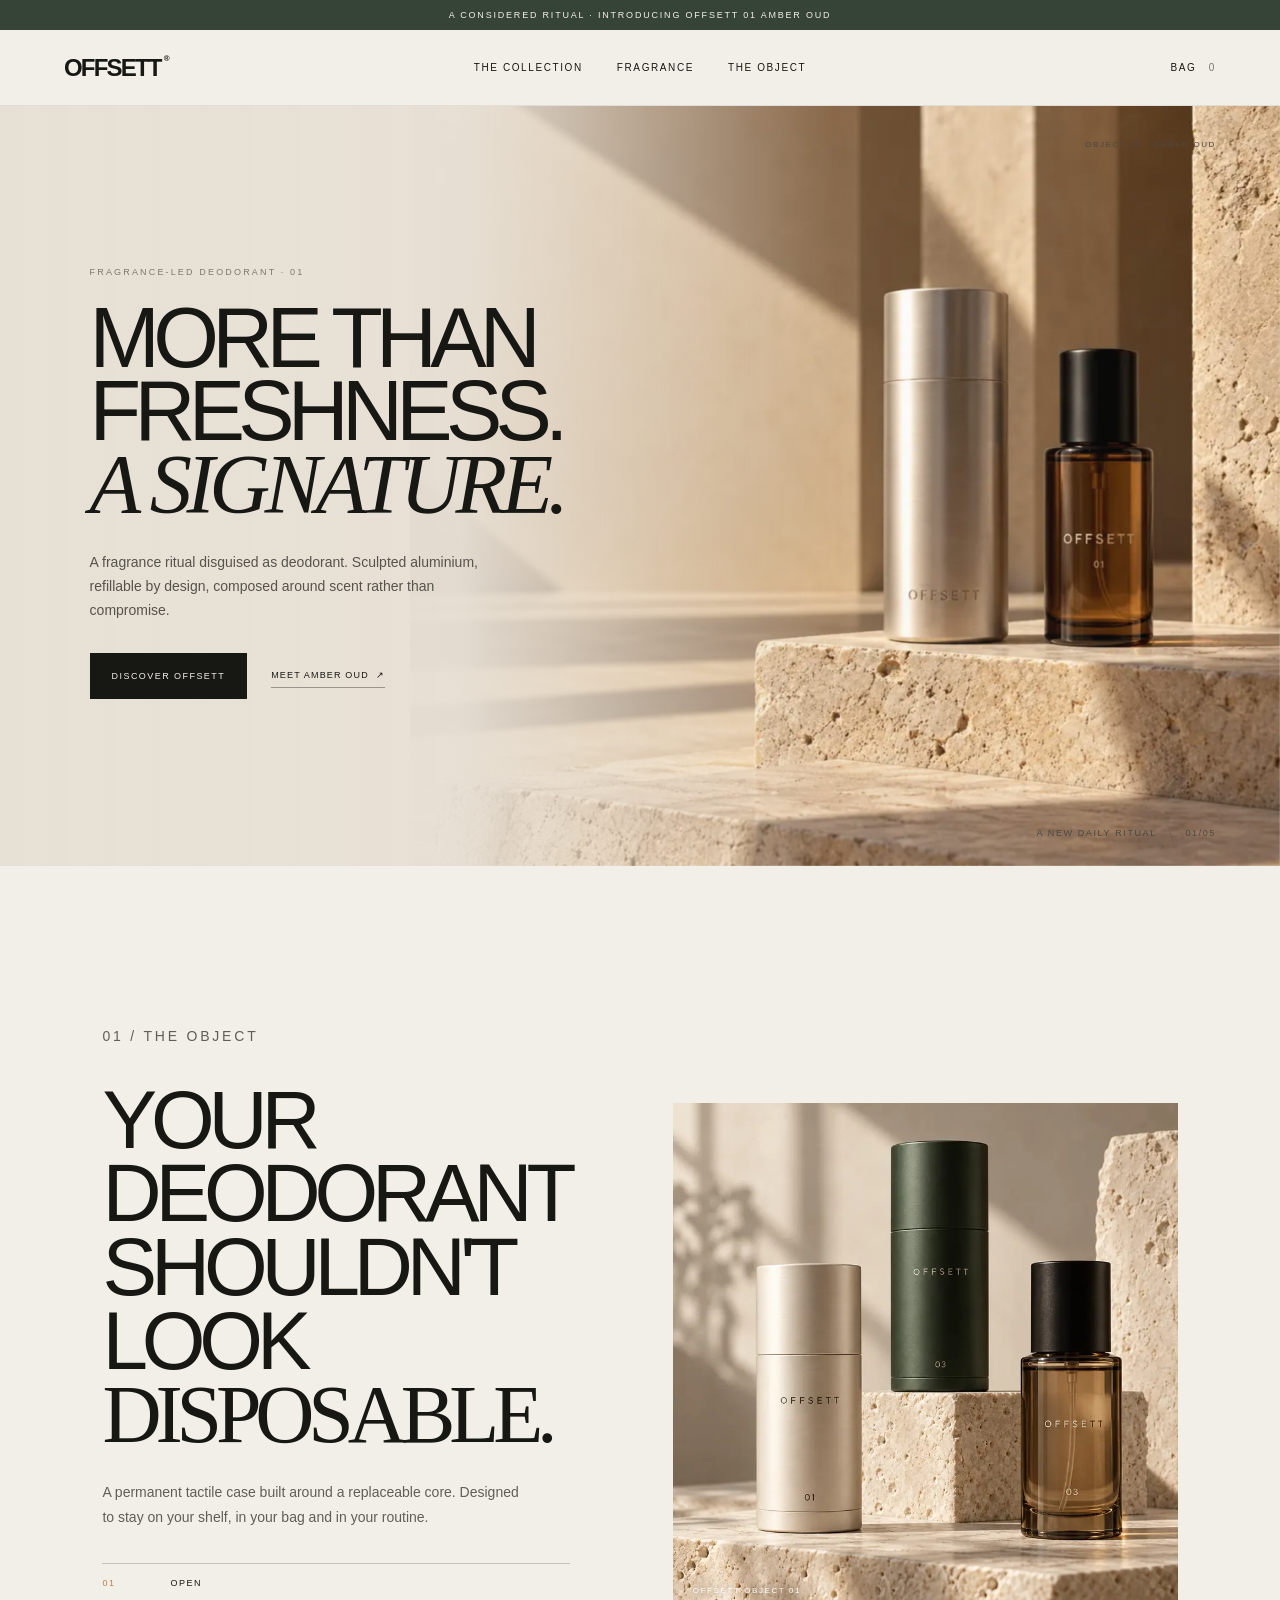
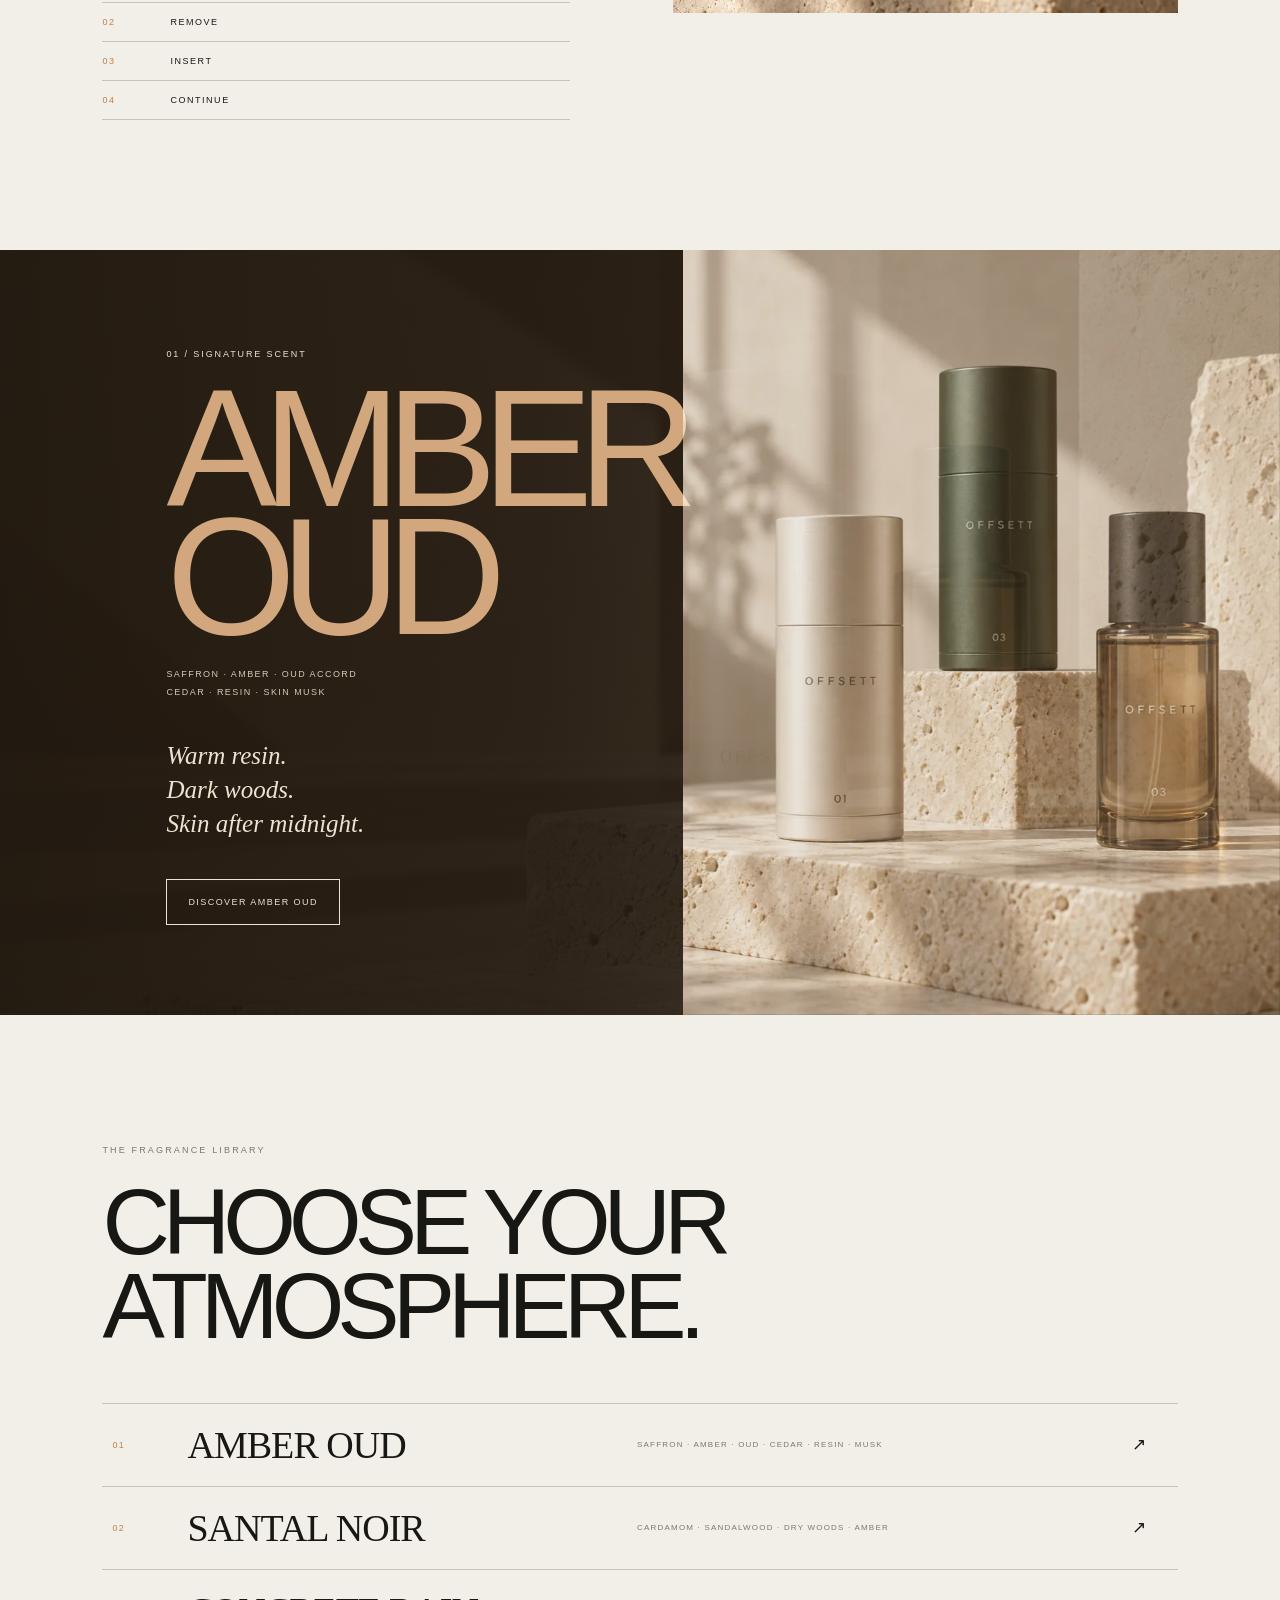
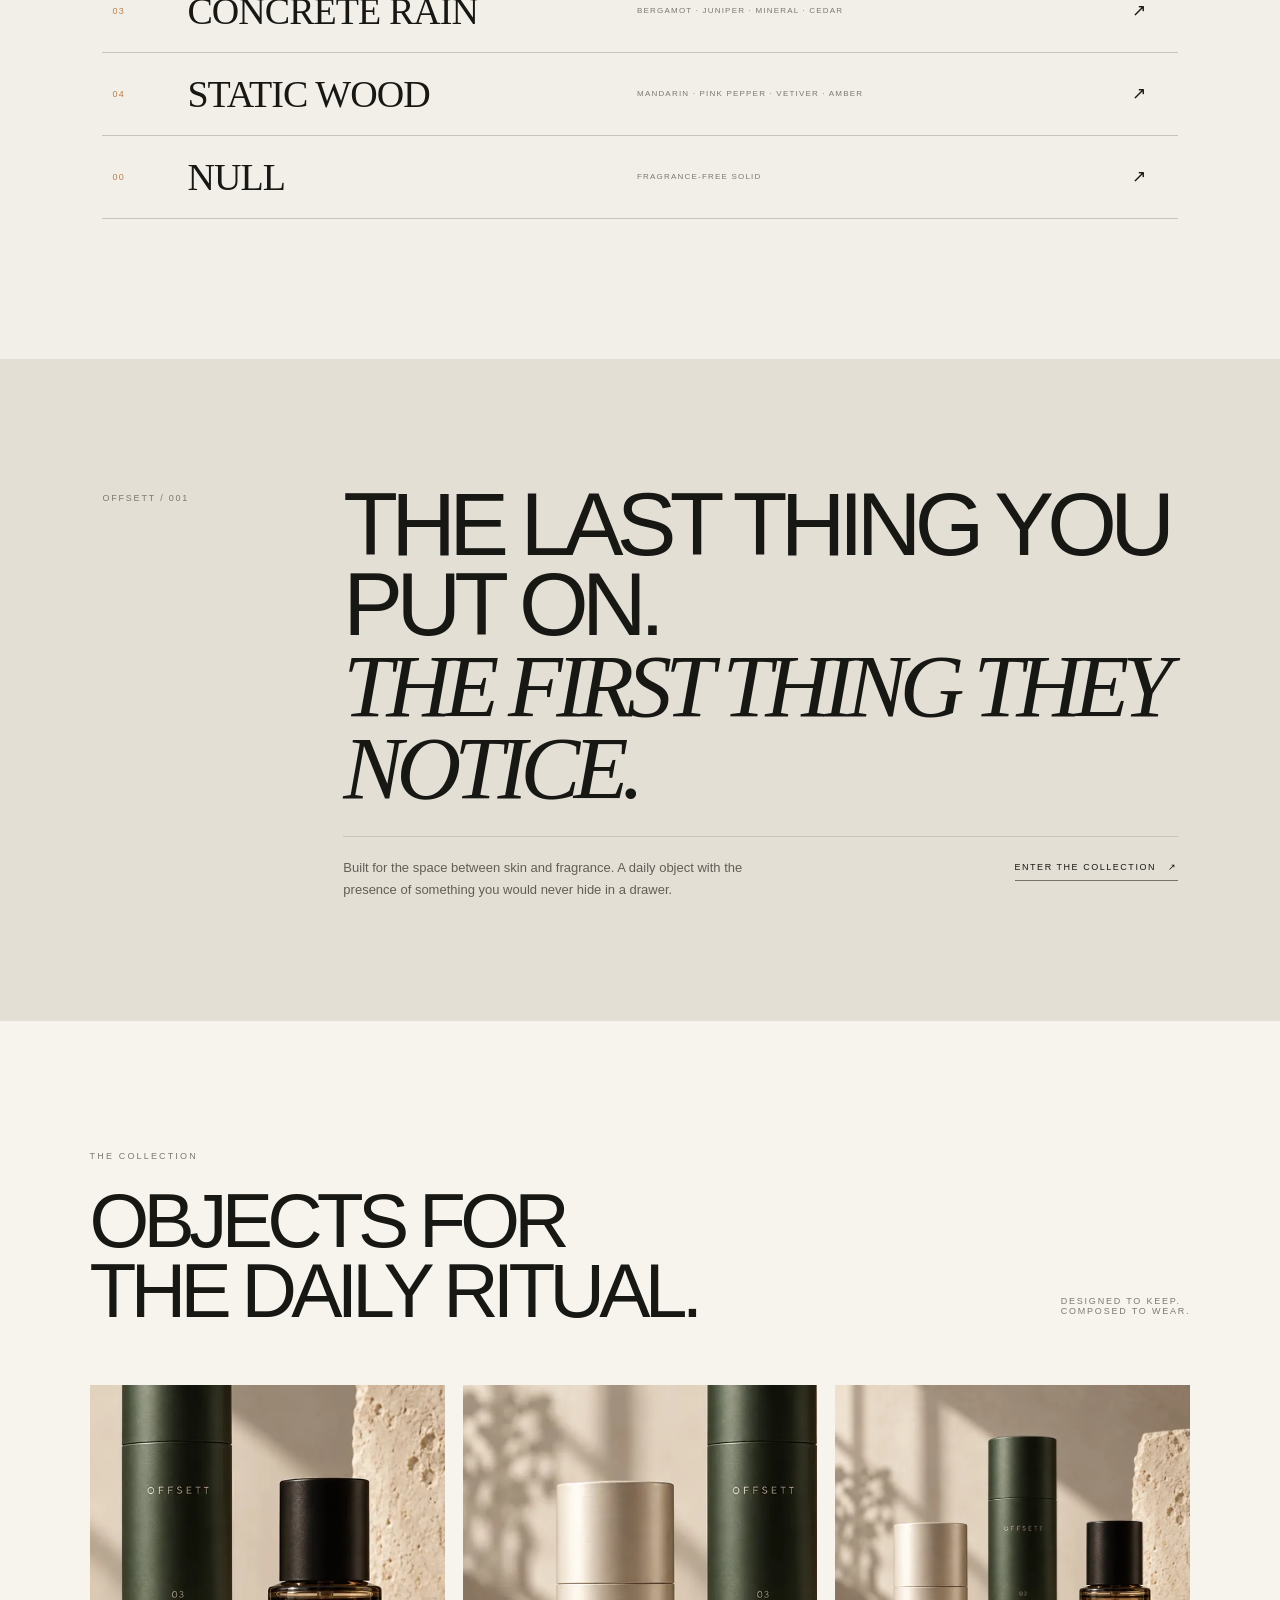
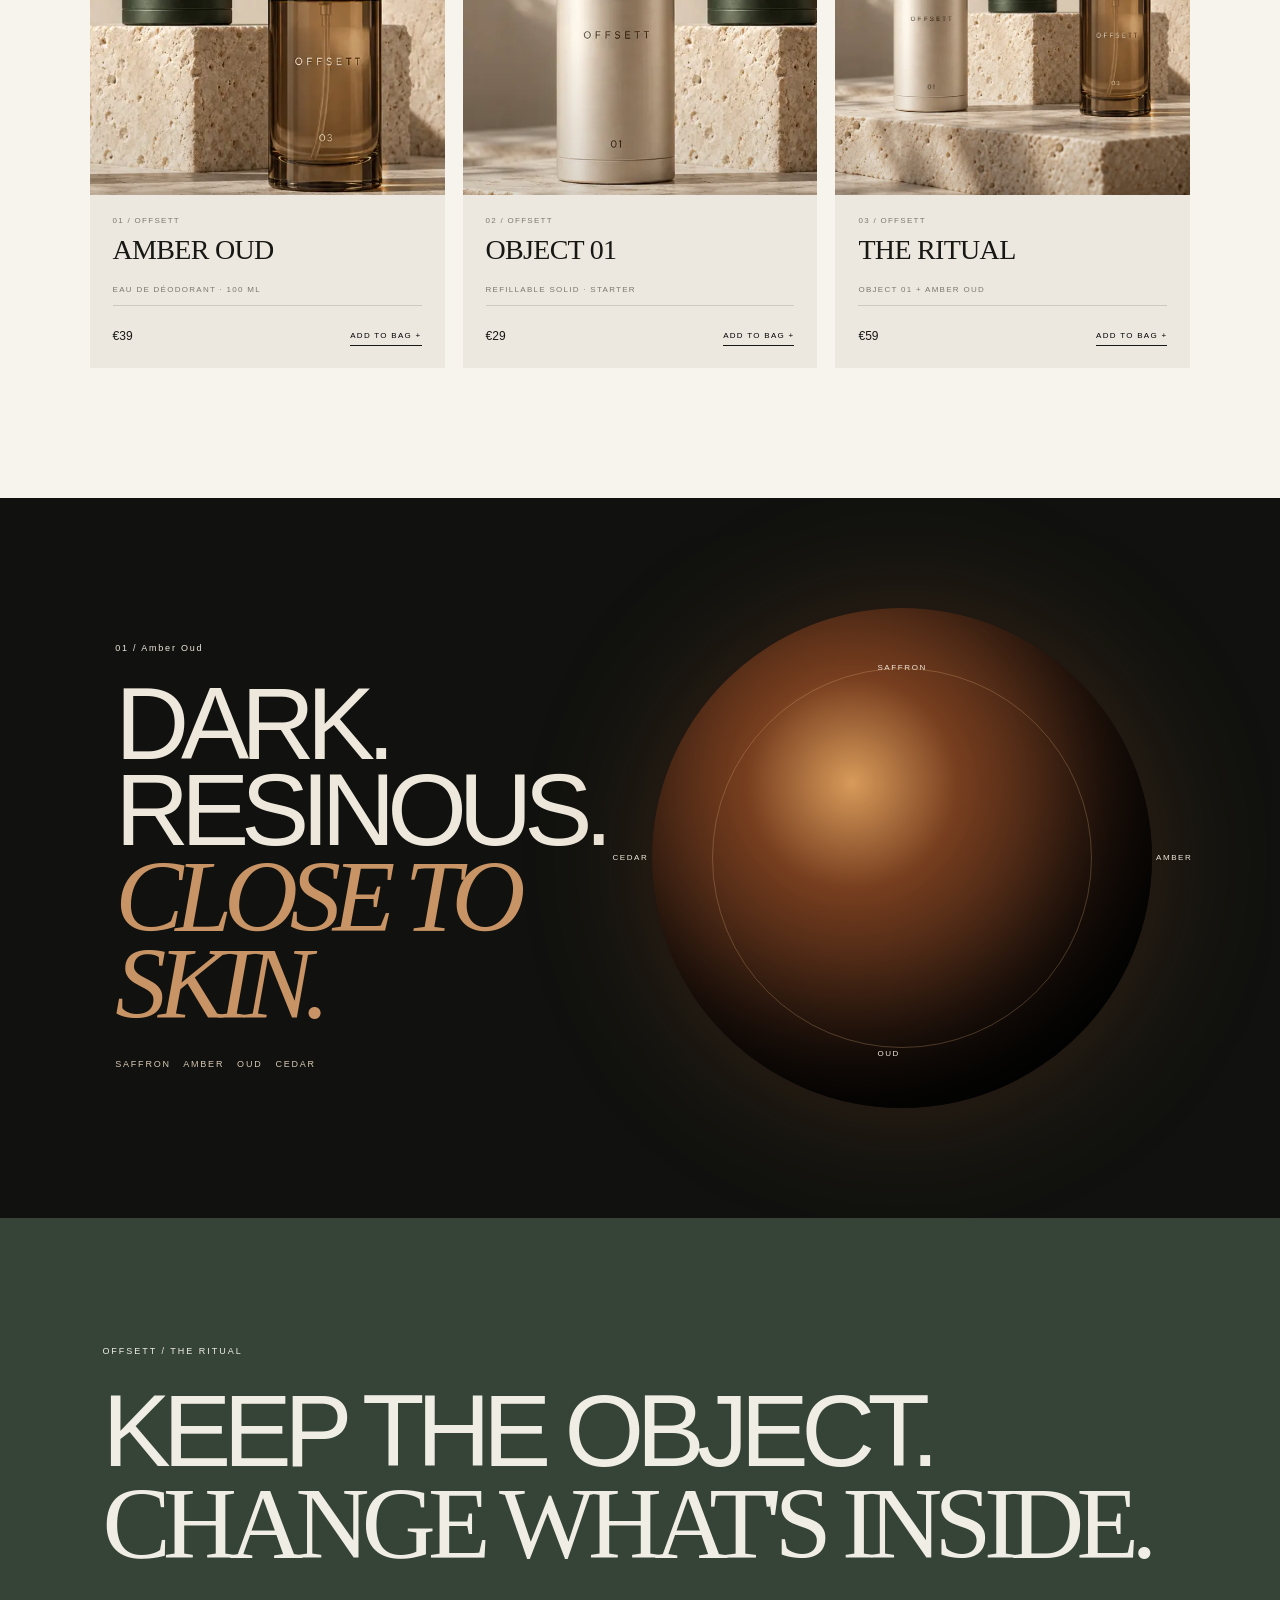
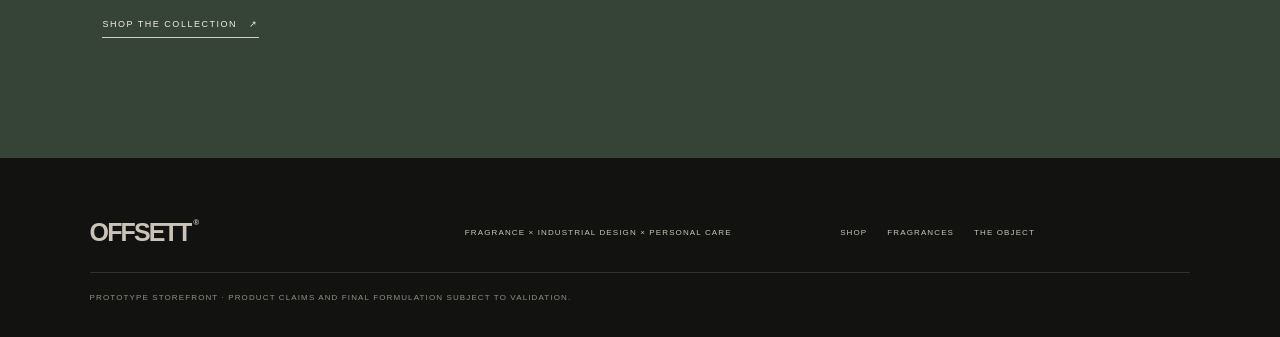
==== commit f5af9fe1: "Refresh OFFSETT product-photo styles" ====
--- a/index.html
+++ b/index.html
@@ -4,7 +4,7 @@
 <meta charset="utf-8"><meta name="viewport" content="width=device-width,initial-scale=1">
 <title>OFFSETT — The daily fragrance ritual</title>
 <meta name="description" content="Discover OFFSETT: fragrance-led deodorant and refillable objects, composed around scent.">
-<meta name="theme-color" content="#f2efe8"><link rel="stylesheet" href="style.css?v=20260929-3">
+<meta name="theme-color" content="#f2efe8"><link rel="stylesheet" href="style.css?v=20260929-4">
 </head>
 <body>
 <div class="announcement">A considered ritual · Introducing OFFSETT 01 Amber Oud</div>
--- a/style.css
+++ b/style.css
@@ -14,7 +14,7 @@
 .amber-image{height:100%;min-height:600px;position:relative;z-index:2;background-image:var(--product-shot);background-size:cover;background-position:54% center;mix-blend-mode:screen;opacity:.9}
 .fragrances{padding:130px 8vw 140px;background:var(--paper)}.fragrances h2{font-size:clamp(54px,7.3vw,102px)}.fragrance-grid{margin-top:55px;border-top:1px solid var(--line)}.fragrance-row{display:grid;grid-template-columns:75px 1fr 1.1fr 36px;align-items:center;padding:22px 10px;border-bottom:1px solid var(--line);transition:background .3s,padding .3s;cursor:pointer}.fragrance-row:hover{padding-left:22px;background:#e9e4da}.fragrance-row>span{font-size:9px;color:var(--amber);letter-spacing:.15em}.fragrance-row h3{font:400 clamp(24px,3vw,38px)/1 var(--serif);letter-spacing:-.025em;margin:0}.fragrance-row p{font-size:8px;letter-spacing:.15em;color:var(--muted);margin:0}.fragrance-row>span:last-child{color:var(--ink);font-size:17px}
 .manifesto{padding:125px 8vw 120px;background:#e4dfd5;display:grid;grid-template-columns:.35fr 1.65fr;column-gap:5vw;row-gap:28px}.manifesto>p{font-size:9px;letter-spacing:.2em}.manifesto h2{font-size:clamp(49px,7vw,98px)}.manifesto-copy{grid-column:2;display:flex;justify-content:space-between;align-items:flex-start;gap:5vw;padding-top:20px;border-top:1px solid var(--line)}.manifesto-copy p{font-size:13px;line-height:1.7;color:#625e56;max-width:410px;margin:0}.manifesto-copy a,.ritual>a{font-size:9px;letter-spacing:.17em;text-transform:uppercase;padding-top:5px;white-space:nowrap;border-bottom:1px solid #77736c;padding-bottom:8px}
-.shop{padding:130px 7vw;background:#f7f4ee}.shop>div:first-child{display:flex;justify-content:space-between;align-items:end;gap:30px}.shop h2{font-size:clamp(44px,6vw,82px)}.products{display:grid;grid-template-columns:repeat(3,minmax(0,1fr));gap:18px;margin-top:60px}.product{background:#ece8df;transition:transform .45s cubic-bezier(.16,1,.3,1),background .35s}.product:hover{transform:translateY(-8px);background:#f0ede6}.product-visual{height:410px;position:relative;overflow:hidden;background-image:linear-gradient(180deg,#00000000 62%,#00000024),var(--product-shot);background-size:cover;background-position:center 48%}.product:nth-child(2) .product-visual{background-position:34% center}.product:nth-child(3) .product-visual{background-position:68% center}.product-visual .mini-spray,.product-visual .mini-stick{display:none}.product>p,.product h3,.product-foot{margin-left:23px;margin-right:23px}.product>p{font-size:8px;letter-spacing:.16em;color:var(--muted);margin-top:21px;margin-bottom:11px}.product h3{font:400 28px/1 var(--serif);margin-top:0;margin-bottom:9px;letter-spacing:-.025em}.product-foot{display:flex;justify-content:space-between;align-items:center;padding:20px 0 22px;border-top:1px solid #cfc9bd;margin-top:10px}.product-foot b{font-size:12px;font-weight:500}.add{padding:5px 0;border:0;border-bottom:1px solid var(--ink);background:none;font-size:8px;letter-spacing:.16em;cursor:pointer}.add:hover{color:var(--amber);border-color:var(--amber)}
+.shop{padding:130px 7vw;background:#f7f4ee}.shop>div:first-child{display:flex;justify-content:space-between;align-items:end;gap:30px}.shop h2{font-size:clamp(44px,6vw,82px)}.products{display:grid;grid-template-columns:repeat(3,minmax(0,1fr));gap:18px;margin-top:60px}.product{background:#ece8df;transition:transform .45s cubic-bezier(.16,1,.3,1),background .35s}.product:hover{transform:translateY(-8px);background:#f0ede6}.product-visual{height:410px;position:relative;overflow:hidden;background-image:linear-gradient(180deg,#00000000 62%,#00000024),var(--product-shot);background-size:cover;background-position:center 48%}.product:nth-child(1) .product-visual{background-size:160% auto;background-position:right center}.product:nth-child(2) .product-visual{background-size:160% auto;background-position:left center}.product-visual .mini-spray,.product-visual .mini-stick{display:none}.product>p,.product h3,.product-foot{margin-left:23px;margin-right:23px}.product>p{font-size:8px;letter-spacing:.16em;color:var(--muted);margin-top:21px;margin-bottom:11px}.product h3{font:400 28px/1 var(--serif);margin-top:0;margin-bottom:9px;letter-spacing:-.025em}.product-foot{display:flex;justify-content:space-between;align-items:center;padding:20px 0 22px;border-top:1px solid #cfc9bd;margin-top:10px}.product-foot b{font-size:12px;font-weight:500}.add{padding:5px 0;border:0;border-bottom:1px solid var(--ink);background:none;font-size:8px;letter-spacing:.16em;cursor:pointer}.add:hover{color:var(--amber);border-color:var(--amber)}
 .sensory{min-height:650px;background:#11120f;color:#eee8dc;padding:110px 9vw;display:grid;grid-template-columns:1fr 1fr;align-items:center;overflow:hidden}.sensory p{font-size:9px;letter-spacing:.2em}.sensory h2{font-size:clamp(56px,8vw,112px);font-weight:400;letter-spacing:-.08em;line-height:.84;margin:28px 0}.sensory h2 em{font-family:var(--serif);font-weight:400;color:#c89465}.sensory-orb{width:min(40vw,500px);aspect-ratio:1;border-radius:50%;justify-self:center;position:relative;background:radial-gradient(circle at 40% 35%,#d89b5a,#773e1f 24%,#2c190f 57%,#080706 74%);box-shadow:0 0 130px #98562744,inset -50px -70px 100px #0009;animation:breathe 8s ease-in-out infinite}.sensory-orb:after{content:"";position:absolute;inset:12%;border:1px solid #e3b57e45;border-radius:50%}.sensory-orb span{position:absolute;font-size:8px;letter-spacing:.2em}.sensory-orb span:nth-child(1){top:11%;left:45%}.sensory-orb span:nth-child(2){top:49%;right:-8%}.sensory-orb span:nth-child(3){bottom:10%;left:45%}.sensory-orb span:nth-child(4){top:49%;left:-8%}
 .ritual{min-height:540px;background:#354436;color:#f0ede5;padding:100px 8vw;display:flex;flex-direction:column;justify-content:center;align-items:flex-start}.ritual p{font-size:9px;letter-spacing:.22em}.ritual h2{font-size:clamp(55px,8vw,112px);margin:20px 0}.ritual>a{margin-top:24px;border-color:#d5d0c5}
 footer{background:#121310;color:#e6e1d8;padding:60px 7vw 35px;display:grid;grid-template-columns:1fr 1fr 1fr;gap:25px;align-items:center}footer .logo{font-size:25px}footer p,footer a,footer small{font-size:8px;letter-spacing:.14em;text-transform:uppercase;color:#c9c3b8}footer div:last-of-type{display:flex;gap:20px}footer small{grid-column:1/-1;border-top:1px solid #ffffff20;padding-top:20px;color:#918d84}
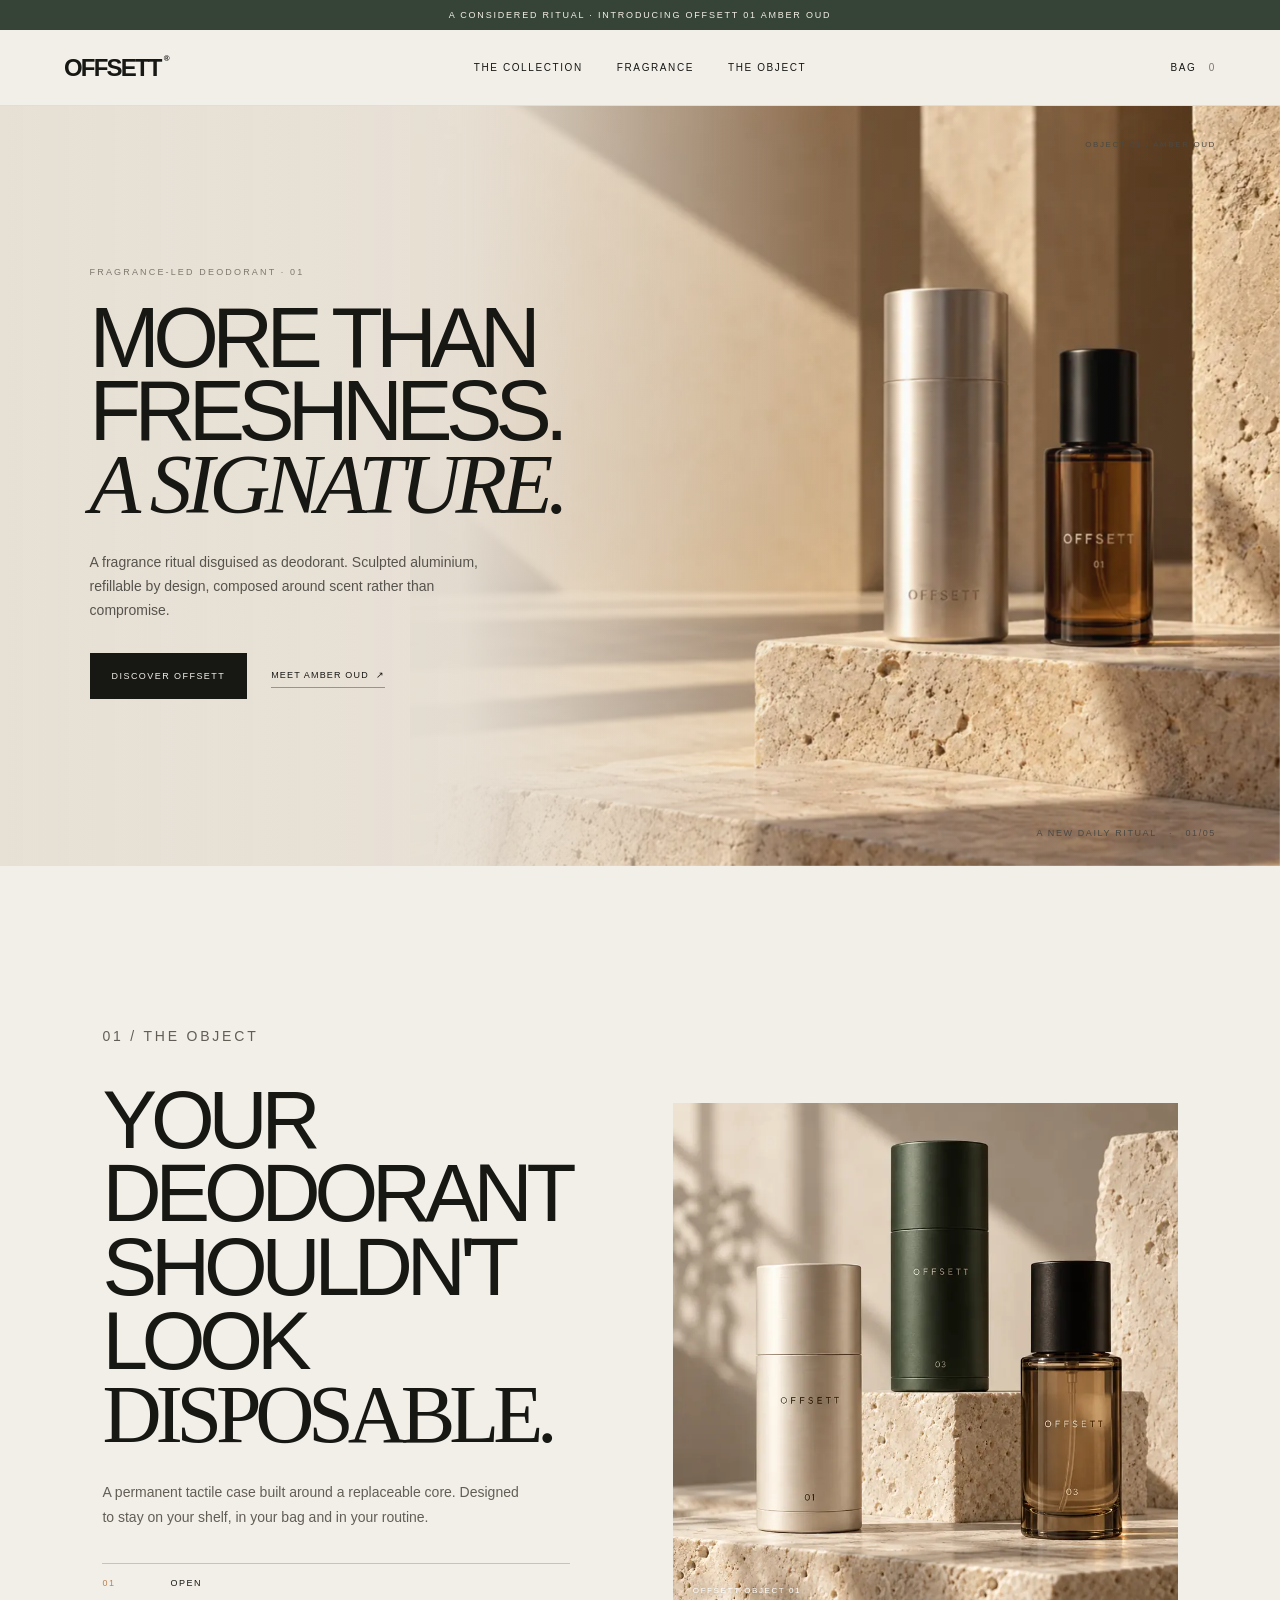
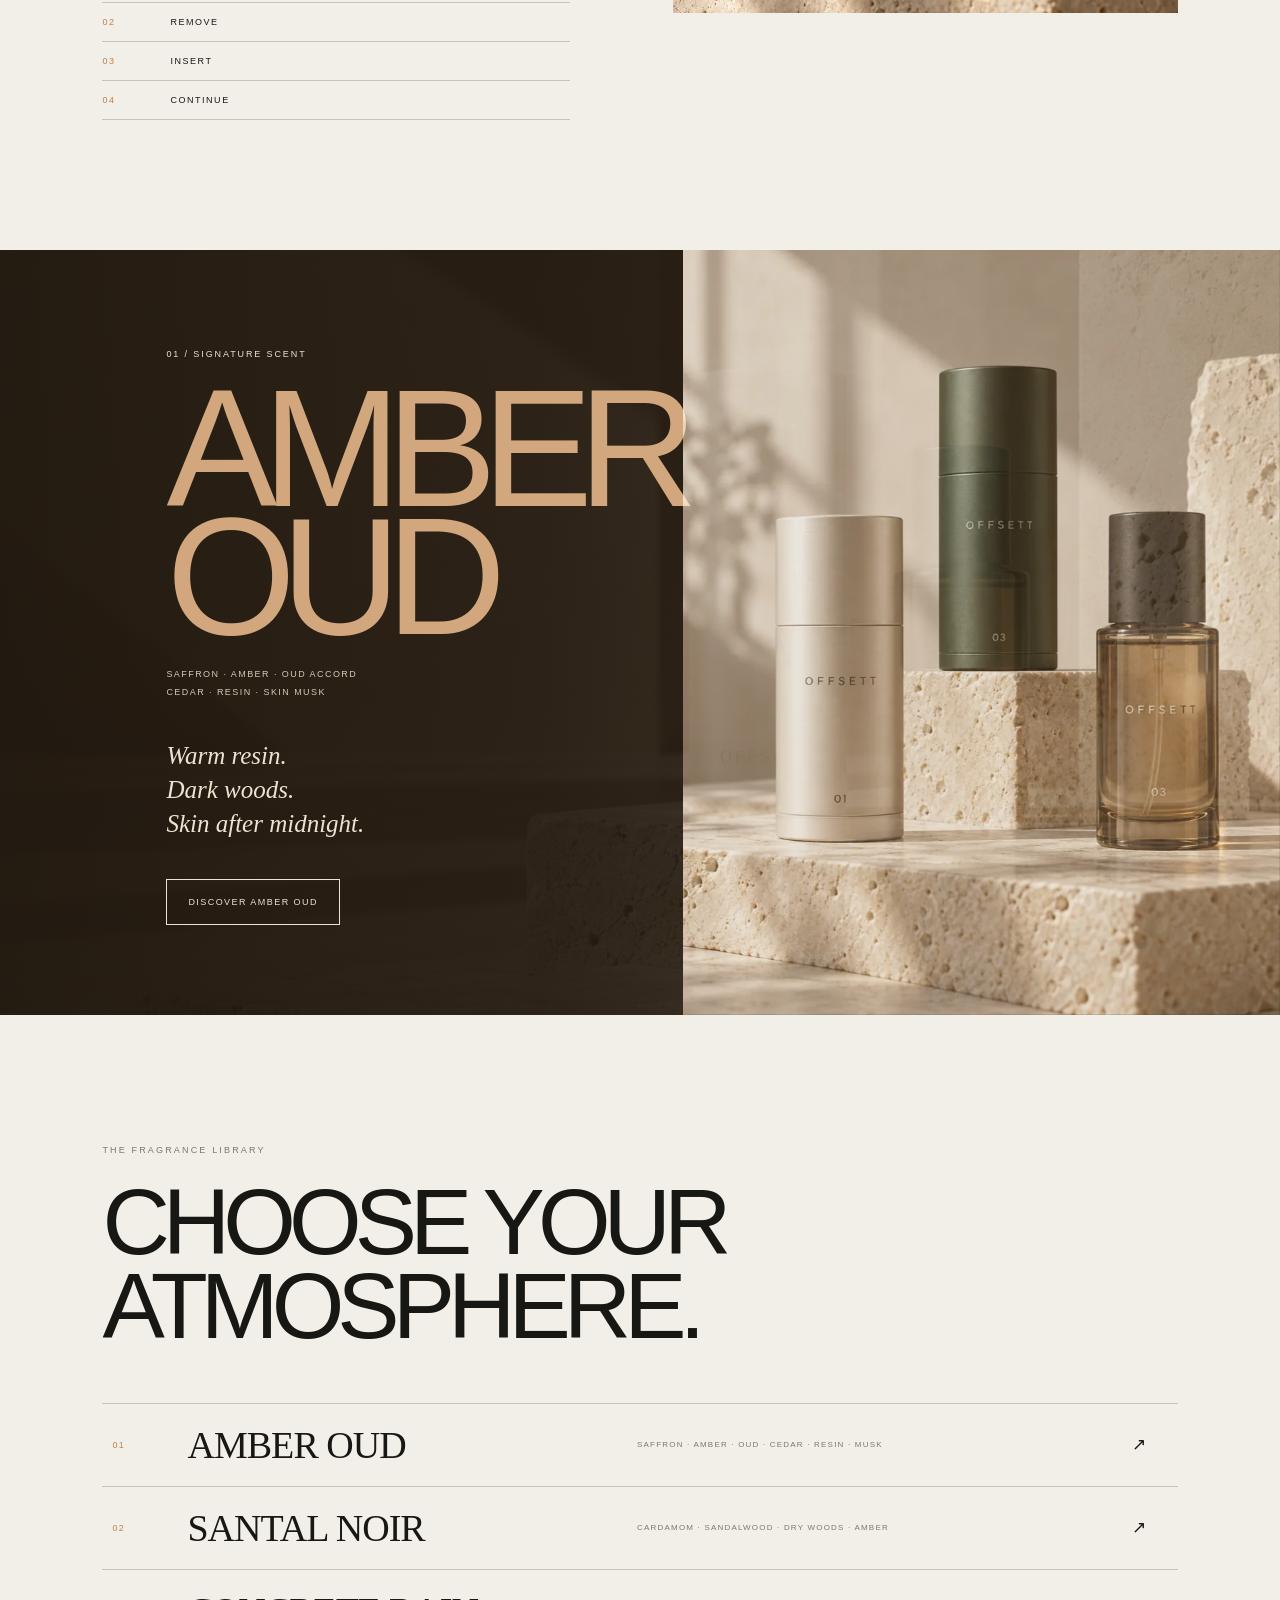
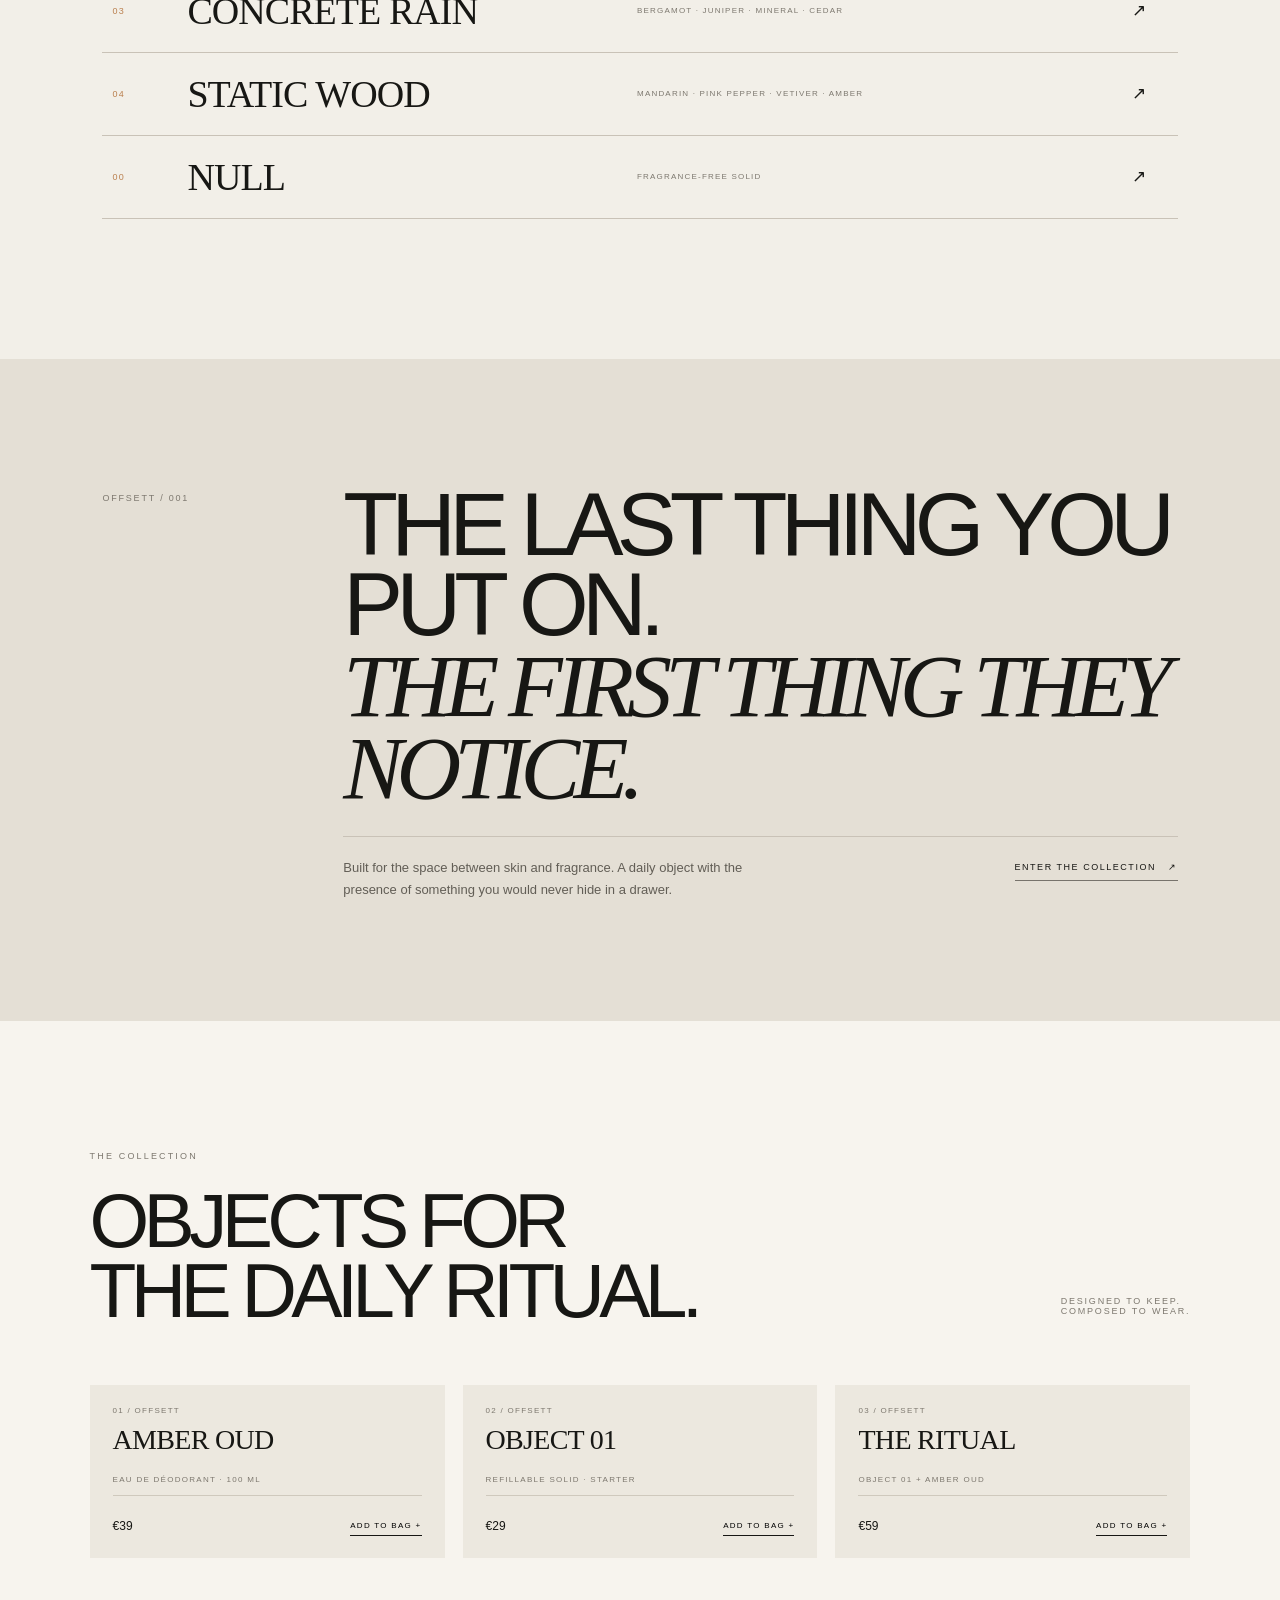
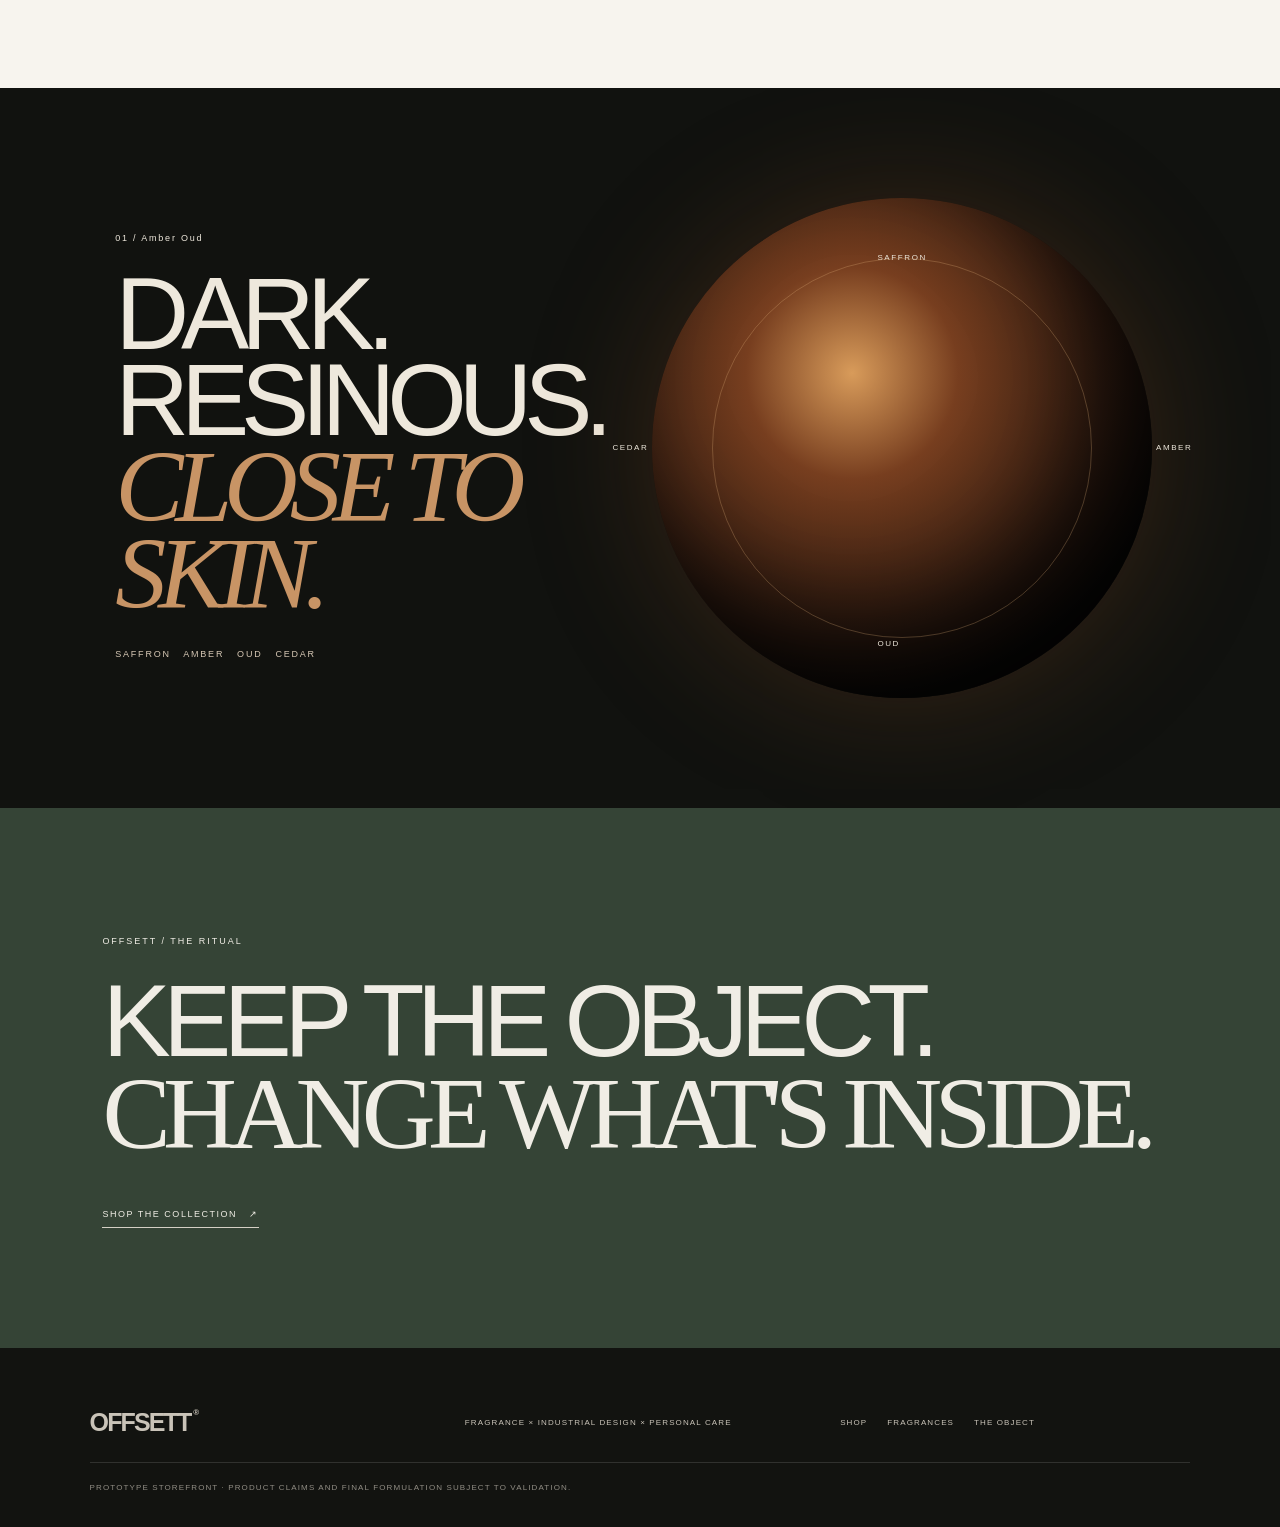
==== commit f0051752: "Link OFFSETT homepage to storefront" ====
--- a/index.html
+++ b/index.html
@@ -4,21 +4,21 @@
 <meta charset="utf-8"><meta name="viewport" content="width=device-width,initial-scale=1">
 <title>OFFSETT — The daily fragrance ritual</title>
 <meta name="description" content="Discover OFFSETT: fragrance-led deodorant and refillable objects, composed around scent.">
-<meta name="theme-color" content="#f2efe8"><link rel="stylesheet" href="style.css?v=20260929-4">
+<meta name="theme-color" content="#f2efe8"><link rel="stylesheet" href="style.css?v=20260929-5">
 </head>
 <body>
 <div class="announcement">A considered ritual · Introducing OFFSETT 01 Amber Oud</div>
-<header><a class="logo" href="#top" aria-label="OFFSETT home">OFFSETT</a><nav aria-label="Main navigation"><a href="#shop">The collection</a><a href="#fragrance">Fragrance</a><a href="#object">The object</a></nav><button id="cartBtn" class="bag" aria-label="Open shopping bag">Bag <span id="count">0</span></button></header>
+<header><a class="logo" href="index.html" aria-label="OFFSETT home">OFFSETT</a><nav aria-label="Main navigation"><a href="collection.html">The collection</a><a href="index.html#fragrance">Fragrance</a><a href="index.html#object">The object</a></nav><button id="cartBtn" class="bag" aria-label="Open shopping bag">Bag <span id="count">0</span></button></header>
 <main id="top">
-<section class="hero"><div class="hero-copy"><p class="eyebrow">Fragrance-led deodorant · 01</p><h1>MORE THAN<br>FRESHNESS.<br><em>A SIGNATURE.</em></h1><p class="lede">A fragrance ritual disguised as deodorant. Sculpted aluminium, refillable by design, composed around scent rather than compromise.</p><div class="actions"><a class="btn darkbtn" href="#shop">Discover OFFSETT</a><a class="textlink" href="#amber">Meet Amber Oud&nbsp; ↗</a></div></div><div class="hero-photo" role="img" aria-label="OFFSETT Amber Oud deodorant and refillable aluminium case, photographed on sculpted stone"></div><p class="hero-caption">Object 01 / Amber Oud</p><span class="hero-index">A NEW DAILY RITUAL &nbsp; · &nbsp; 01/05</span></section>
+<section class="hero"><div class="hero-copy"><p class="eyebrow">Fragrance-led deodorant · 01</p><h1>MORE THAN<br>FRESHNESS.<br><em>A SIGNATURE.</em></h1><p class="lede">A fragrance ritual disguised as deodorant. Sculpted aluminium, refillable by design, composed around scent rather than compromise.</p><div class="actions"><a class="btn darkbtn" href="collection.html">Discover OFFSETT</a><a class="textlink" href="#amber">Meet Amber Oud&nbsp; ↗</a></div></div><div class="hero-photo" role="img" aria-label="OFFSETT Amber Oud deodorant and refillable aluminium case, photographed on sculpted stone"></div><p class="hero-caption">Object 01 / Amber Oud</p><span class="hero-index">A NEW DAILY RITUAL &nbsp; · &nbsp; 01/05</span></section>
 <section id="object" class="object"><div class="object-copy"><p class="section-kicker">01 / The object</p><h2>YOUR DEODORANT<br>SHOULDN'T LOOK<br><span>DISPOSABLE.</span></h2><p>A permanent tactile case built around a replaceable core. Designed to stay on your shelf, in your bag and in your routine.</p><div class="steps"><div><b>01</b> OPEN</div><div><b>02</b> REMOVE</div><div><b>03</b> INSERT</div><div><b>04</b> CONTINUE</div></div></div><div class="object-photo" role="img" aria-label="The OFFSETT refillable deodorant collection"></div></section>
-<section id="amber" class="amber-world"><div class="amber-copy"><p>01 / Signature scent</p><h2>AMBER<br>OUD</h2><p class="notes">SAFFRON · AMBER · OUD ACCORD<br>CEDAR · RESIN · SKIN MUSK</p><blockquote>Warm resin.<br>Dark woods.<br>Skin after midnight.</blockquote><a class="btn amberbtn" href="#shop">Discover Amber Oud</a></div><div class="amber-image" role="img" aria-label="OFFSETT Amber Oud scent and refillable deodorant case"></div></section>
+<section id="amber" class="amber-world"><div class="amber-copy"><p>01 / Signature scent</p><h2>AMBER<br>OUD</h2><p class="notes">SAFFRON · AMBER · OUD ACCORD<br>CEDAR · RESIN · SKIN MUSK</p><blockquote>Warm resin.<br>Dark woods.<br>Skin after midnight.</blockquote><a class="btn amberbtn" href="amber-oud.html">Discover Amber Oud</a></div><div class="amber-image" role="img" aria-label="OFFSETT Amber Oud scent and refillable deodorant case"></div></section>
 <section id="fragrance" class="fragrances"><p class="eyebrow">The fragrance library</p><h2>CHOOSE YOUR<br>ATMOSPHERE.</h2><div class="fragrance-grid" id="fragranceGrid"></div></section>
-<section class="manifesto"><p class="section-kicker">OFFSETT / 001</p><h2>THE LAST THING YOU PUT ON.<br><em>THE FIRST THING THEY NOTICE.</em></h2><div class="manifesto-copy"><p>Built for the space between skin and fragrance. A daily object with the presence of something you would never hide in a drawer.</p><a href="#shop">Enter the collection &nbsp; ↗</a></div></section>
+<section class="manifesto"><p class="section-kicker">OFFSETT / 001</p><h2>THE LAST THING YOU PUT ON.<br><em>THE FIRST THING THEY NOTICE.</em></h2><div class="manifesto-copy"><p>Built for the space between skin and fragrance. A daily object with the presence of something you would never hide in a drawer.</p><a href="collection.html">Enter the collection &nbsp; ↗</a></div></section>
 <section id="shop" class="shop"><div><div><p class="eyebrow">The collection</p><h2>OBJECTS FOR<br>THE DAILY RITUAL.</h2></div><p class="section-kicker">Designed to keep.<br>Composed to wear.</p></div><div class="products" id="products"></div></section>
 <section class="sensory"><div><p>01 / Amber Oud</p><h2>DARK.<br>RESINOUS.<br><em>CLOSE TO SKIN.</em></h2><p class="notes">SAFFRON &nbsp; AMBER &nbsp; OUD &nbsp; CEDAR</p></div><div class="sensory-orb" aria-label="Amber Oud fragrance notes"><span>SAFFRON</span><span>AMBER</span><span>OUD</span><span>CEDAR</span></div></section>
-<section class="ritual"><p>OFFSETT / THE RITUAL</p><h2>KEEP THE OBJECT.<br><span>CHANGE WHAT'S INSIDE.</span></h2><a href="#shop">Shop the collection &nbsp; ↗</a></section>
+<section class="ritual"><p>OFFSETT / THE RITUAL</p><h2>KEEP THE OBJECT.<br><span>CHANGE WHAT'S INSIDE.</span></h2><a href="collection.html">Shop the collection &nbsp; ↗</a></section>
 </main>
-<footer><a class="logo" href="#top">OFFSETT</a><p>FRAGRANCE × INDUSTRIAL DESIGN × PERSONAL CARE</p><div><a href="#shop">Shop</a><a href="#fragrance">Fragrances</a><a href="#object">The object</a></div><small>Prototype storefront · Product claims and final formulation subject to validation.</small></footer>
-<div class="drawer" id="drawer" aria-label="Shopping bag"><button id="closeCart" aria-label="Close shopping bag">×</button><h3>YOUR BAG</h3><div id="cartItems"></div><div class="subtotal"><span>SUBTOTAL</span><b id="subtotal">€0</b></div><button class="checkout">CHECKOUT PROTOTYPE</button><small>Secure commerce checkout will connect through Shopify.</small></div><div class="veil" id="veil"></div>
-<script src="app.js"></script></body></html>
+<footer><a class="logo" href="#top">OFFSETT</a><p>FRAGRANCE × INDUSTRIAL DESIGN × PERSONAL CARE</p><div><a href="collection.html">Shop</a><a href="#fragrance">Fragrances</a><a href="#object">The object</a></div><small>Prototype storefront · Product claims and final formulation subject to validation.</small></footer>
+<div class="drawer" id="drawer" aria-label="Shopping bag"><button id="closeCart" aria-label="Close shopping bag">×</button><h3>YOUR BAG</h3><div id="cartItems"></div><div class="subtotal"><span>SUBTOTAL</span><b id="subtotal">€0</b></div><a class="btn darkbtn drawer-checkout" href="checkout.html">GO TO CHECKOUT ↗</a><small>Secure checkout powered by Stripe.</small></div><div class="veil" id="veil"></div>
+<script src="app.js?v=20260929-5"></script></body></html>
--- a/style.css
+++ b/style.css
@@ -24,3 +24,7 @@
 @media(max-width:800px){header{height:64px;padding:0 20px;grid-template-columns:1fr auto}.logo{font-size:22px}header nav{grid-column:1/-1;grid-row:2;display:flex;justify-content:center;gap:22px;position:absolute;top:64px;left:0;width:100%;height:40px;background:var(--paper);border-bottom:1px solid #17171414}header nav a{font-size:8px}.bag{grid-column:2;grid-row:1}.hero{min-height:850px;padding:68px 22px 65px;display:flex;align-items:flex-start}.hero:after{background:linear-gradient(180deg,#e7e0d5 0%,#e7e0d5f2 37%,#e7e0d56b 62%,#e7e0d52b 100%)}.hero-copy{padding-top:45px}.hero h1{font-size:clamp(47px,13vw,68px);white-space:nowrap}.lede{max-width:320px;font-size:13px;margin:23px 0}.hero-photo{top:37%;width:100%;height:63%;background-position:57% center}.hero-caption{top:auto;bottom:39%;right:22px;font-size:7px}.hero-index{right:22px}.actions{gap:16px;flex-wrap:wrap}.btn{min-height:43px;padding:0 15px;font-size:8px}.object{min-height:auto;padding:95px 22px;grid-template-columns:1fr;gap:32px}.object-copy h2,.fragrances h2,.shop h2{font-size:50px}.object-photo{height:440px}.amber-world{min-height:auto;grid-template-columns:1fr;padding:70px 22px 0}.amber-copy{padding:20px 0 45px}.amber-world h2{font-size:100px}.amber-image{min-height:410px;margin:0 -22px}.fragrances,.shop{padding:95px 22px}.fragrance-grid{margin-top:38px}.fragrance-row{grid-template-columns:42px 1fr 24px;padding:20px 3px}.fragrance-row p{display:none}.fragrance-row h3{font-size:26px}.manifesto{grid-template-columns:1fr;padding:95px 22px;row-gap:22px}.manifesto h2,.manifesto-copy{grid-column:1}.manifesto h2{font-size:52px}.manifesto-copy{display:block}.manifesto-copy a{display:inline-block;margin-top:26px}.shop>div:first-child{display:block}.products{grid-template-columns:1fr;gap:16px;margin-top:38px}.product-visual{height:450px}.product>p,.product h3,.product-foot{margin-left:18px;margin-right:18px}.sensory{grid-template-columns:1fr;padding:90px 22px;gap:48px}.sensory h2{font-size:58px}.sensory-orb{width:77vw}.ritual{min-height:480px;padding:85px 22px}.ritual h2{font-size:55px}footer{grid-template-columns:1fr;padding:45px 22px}footer div:last-of-type{grid-column:1;flex-wrap:wrap}footer small{grid-column:1}.scroll{display:none}}
 @media(max-width:390px){header nav{gap:14px}.hero h1{font-size:53px}.hero{min-height:810px}.hero-photo{top:40%;height:60%}.manifesto h2{font-size:47px}}
 @media(prefers-reduced-motion:reduce){*,*:before,*:after{scroll-behavior:auto!important;animation-duration:.01ms!important;animation-iteration-count:1!important;transition-duration:.01ms!important}}
+
+
+/* Multi-page atelier, responsive motion and product imagery */
+.page-main{min-height:72vh}.page-intro{padding:105px 8vw 55px;max-width:1100px}.page-intro h1,.detail-copy h1,.checkout-page h1,.status-page h1{font-size:clamp(60px,9vw,128px);line-height:.86;letter-spacing:-.075em;font-weight:400;margin:35px 0}.page-intro h1 em,.detail-copy h1 em,.checkout-page h1 em,.status-page h1 em{font-family:Georgia,serif;font-weight:400}.page-intro>p:not(.eyebrow){max-width:400px;line-height:1.7}.page-shop{padding-top:0}.page-shop .products{margin-top:0}.detail-page{min-height:calc(100vh - 190px);padding:55px 8vw 90px;display:grid;grid-template-columns:1.05fr .95fr;gap:9vw;align-items:center}.detail-visual{height:min(72vh,740px);min-height:450px;background:var(--hero-shot) center/cover no-repeat;position:relative;overflow:hidden}.detail-stick{background-image:var(--product-shot)}.detail-set{background-image:var(--hero-shot)}.detail-copy{max-width:480px}.detail-copy>p:not(.eyebrow):not(.notes){font-family:Georgia,serif;font-size:20px;line-height:1.6}.detail-copy .notes{font-size:9px;letter-spacing:.18em;line-height:2}.detail-copy>b{display:block;margin:35px 0 20px;font-size:15px}.detail-copy .btn{cursor:pointer}.detail-copy .textlink{display:block;margin-top:25px}.checkout-page{padding:100px 8vw;display:grid;grid-template-columns:1.15fr .85fr;gap:10vw;min-height:72vh}.checkout-page>div>p:not(.eyebrow){max-width:370px;line-height:1.7}.checkout-page aside{align-self:center;padding:35px;background:#e9e5dc}.checkout-page aside>p:first-child{font-size:9px;letter-spacing:.2em}.checkout-page aside .btn{width:100%;cursor:pointer}.checkout-page .subtotal{border-top:1px solid var(--line);margin:30px 0;padding-top:20px}.checkout-note{font-size:11px;color:var(--muted);line-height:1.7}.checkout-line{display:flex;justify-content:space-between;padding:22px 0;border-bottom:1px solid var(--line);gap:20px}.checkout-line strong{display:block;font-size:12px;letter-spacing:.1em}.checkout-line small{color:var(--muted);font-size:9px}.checkout-line button{border:0;background:none;text-decoration:underline;cursor:pointer;font-size:10px;margin-top:9px}.status-page{padding:140px 8vw;min-height:70vh}.status-page>p:not(.eyebrow){max-width:440px;line-height:1.8;margin-bottom:35px}.drawer-checkout{text-decoration:none;width:100%;margin-top:22px}.add{cursor:pointer}.fragrance-row{cursor:pointer}.fragrance-row:hover h3{letter-spacing:.04em}.fragrance-row h3{transition:letter-spacing .4s}.product-visual{isolation:isolate}.product-visual:after{content:"";position:absolute;inset:0;background:linear-gradient(145deg,#fff2,transparent 45%,#2923180b);pointer-events:none}.product-visual .mini-spray,.product-visual .mini-stick{filter:drop-shadow(0 22px 20px #20190f2c);transition:transform .7s cubic-bezier(.16,1,.3,1)}.product:hover .mini-spray{transform:translateY(-10px) rotate(2deg)}.product:hover .mini-stick{transform:translateY(-10px) rotate(-2deg)}.hero-photo{animation:heroIn 1.2s cubic-bezier(.16,1,.3,1) both}.hero-copy>*{animation:riseIn .8s cubic-bezier(.16,1,.3,1) both}.hero-copy>*:nth-child(2){animation-delay:.1s}.hero-copy>*:nth-child(3){animation-delay:.18s}.hero-copy>*:nth-child(4){animation-delay:.26s}@keyframes heroIn{from{opacity:0;transform:scale(1.035)}to{opacity:1;transform:scale(1)}}@keyframes riseIn{from{opacity:0;transform:translateY(18px)}to{opacity:1;transform:translateY(0)}}[data-reveal]{opacity:0;transform:translateY(20px);transition:opacity .7s ease,transform .7s cubic-bezier(.16,1,.3,1)}[data-reveal].is-visible{opacity:1;transform:none}html{scroll-behavior:smooth}.btn:hover,.add:hover{transform:translateY(-2px)}.add{transition:transform .2s,color .2s}.announcement{overflow:hidden}.announcement{animation:announceIn .8s ease both}@keyframes announceIn{from{opacity:0;letter-spacing:.35em}to{opacity:1}}@media(max-width:800px){.detail-page,.checkout-page{grid-template-columns:1fr;gap:36px;padding:45px 22px 75px}.detail-visual{height:70vh;min-height:400px}.detail-copy{padding-bottom:20px}.page-intro{padding:80px 22px 35px}.page-intro h1,.detail-copy h1,.checkout-page h1,.status-page h1{font-size:clamp(56px,14vw,90px)}.checkout-page aside{padding:25px}.status-page{padding:100px 22px;min-height:65vh}.page-shop{padding-left:22px;padding-right:22px}}@media(prefers-reduced-motion:reduce){[data-reveal],.hero-photo,.hero-copy>*{opacity:1;transform:none;animation:none!important;transition:none!important}}
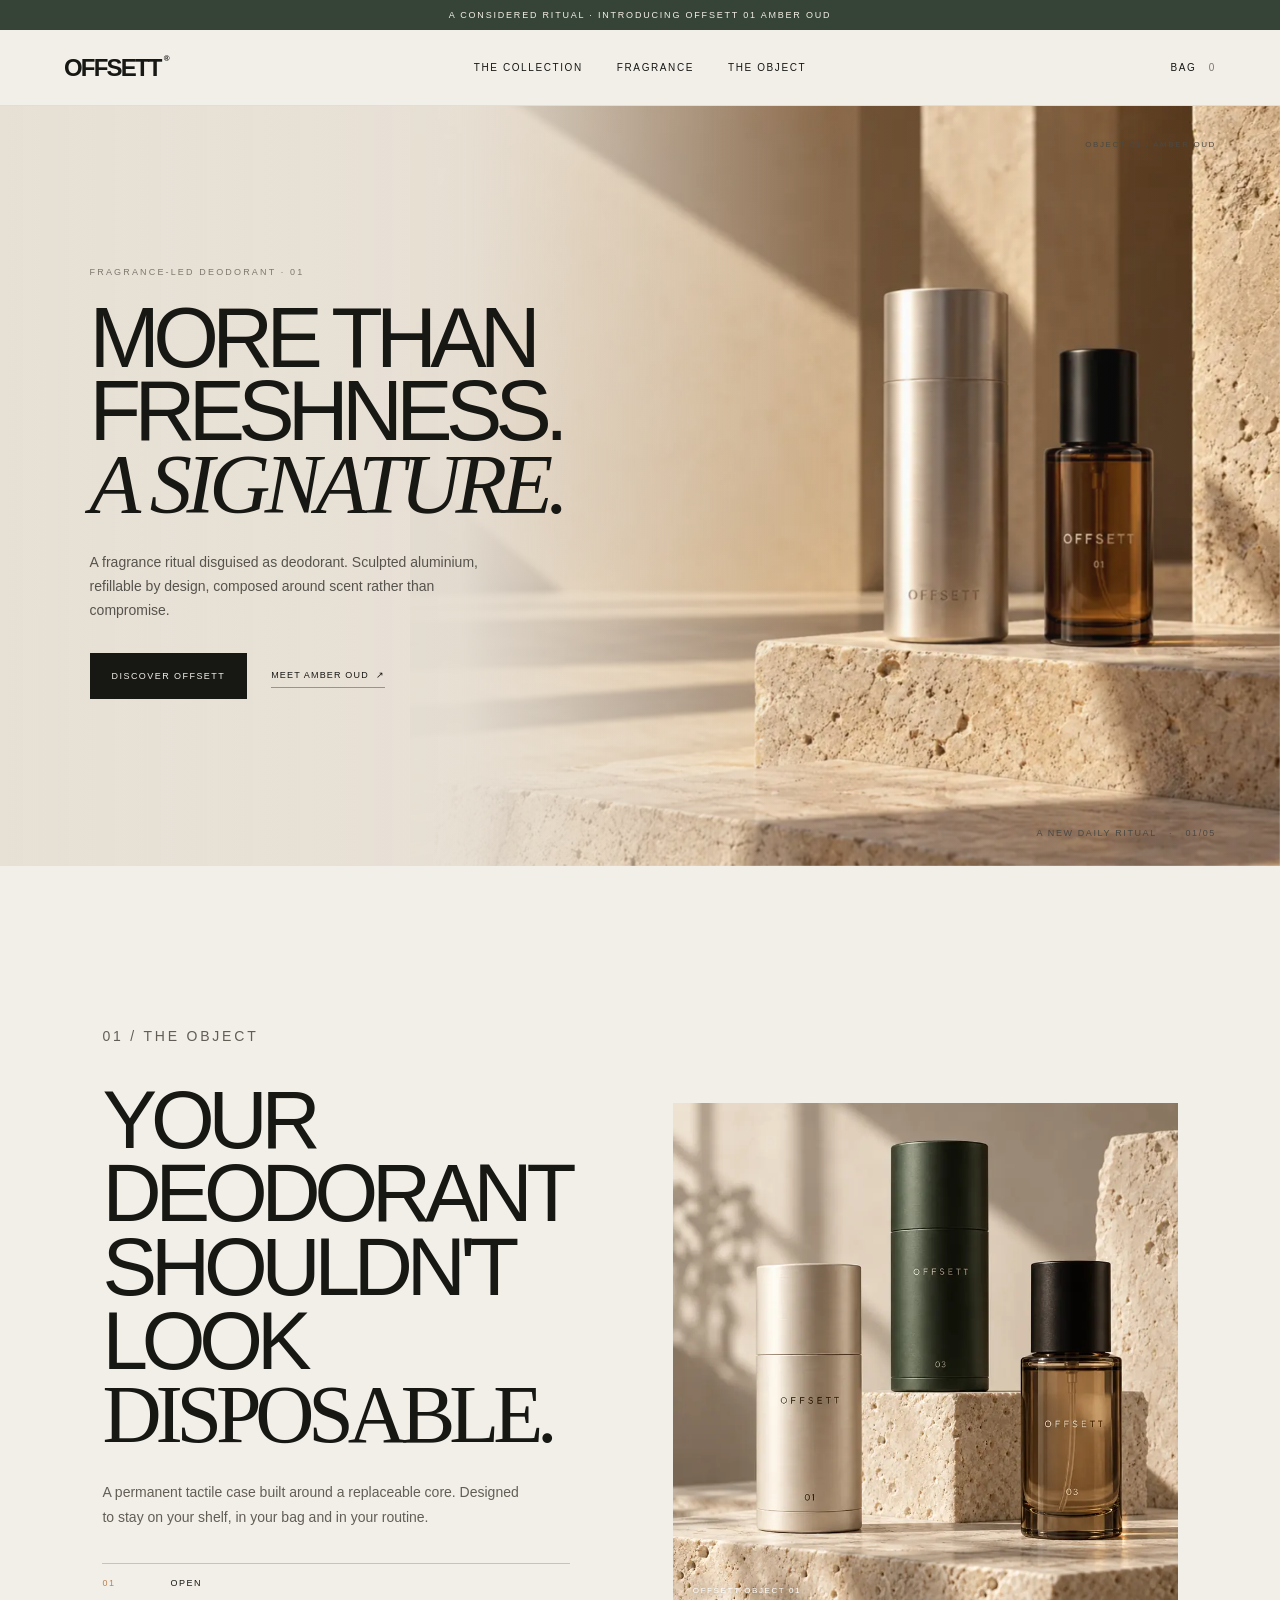
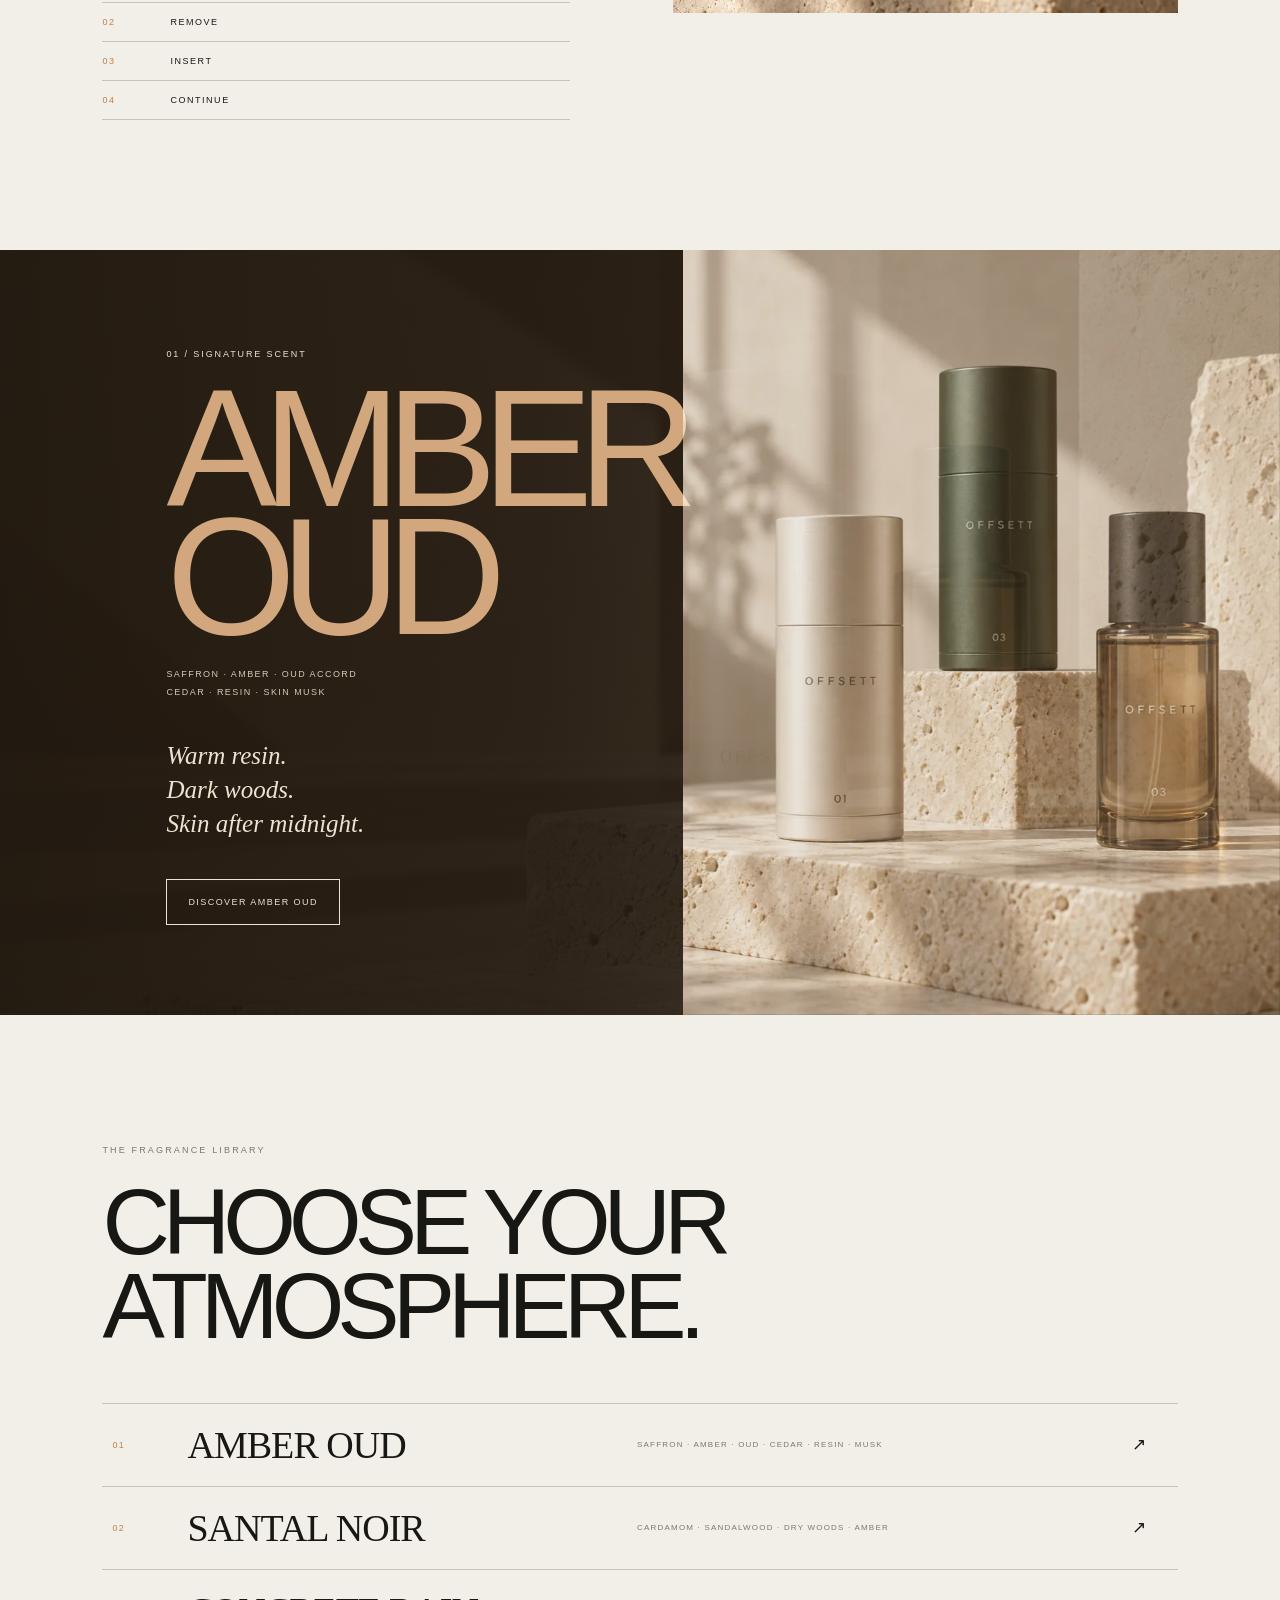
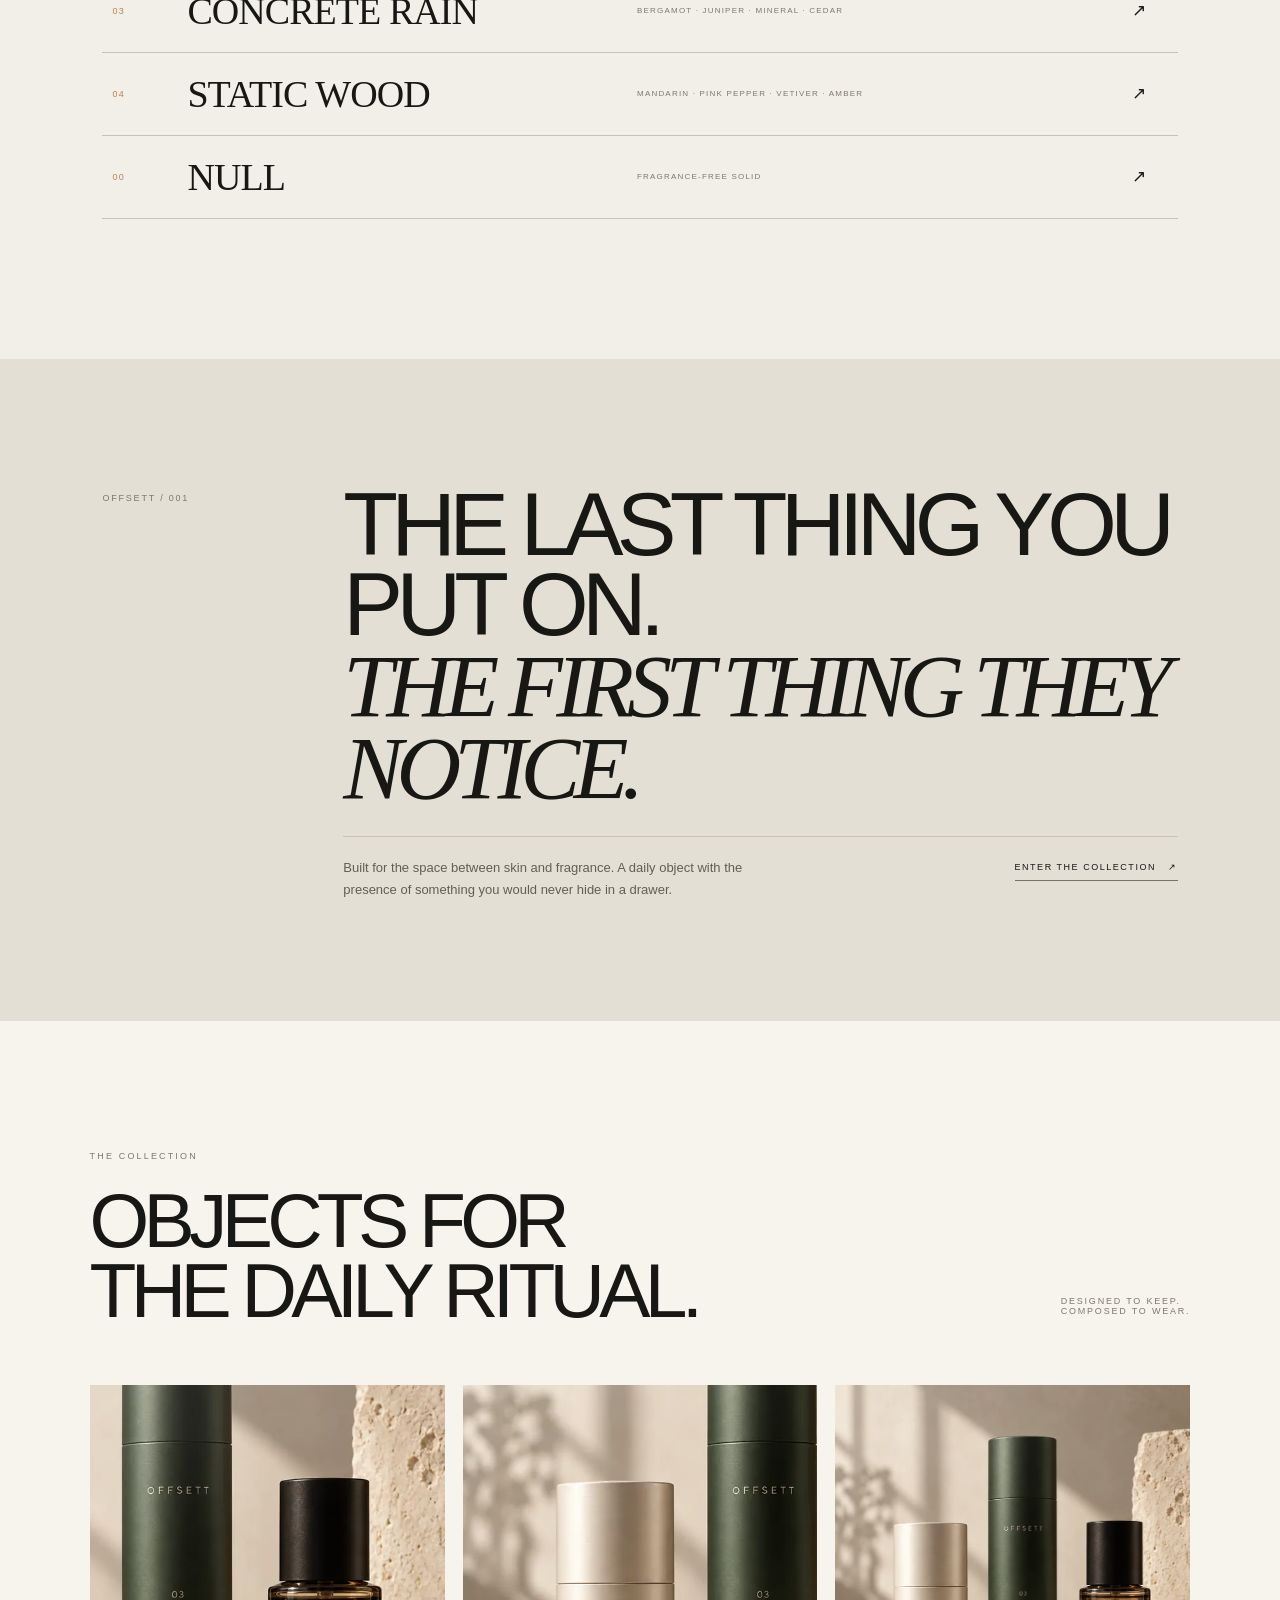
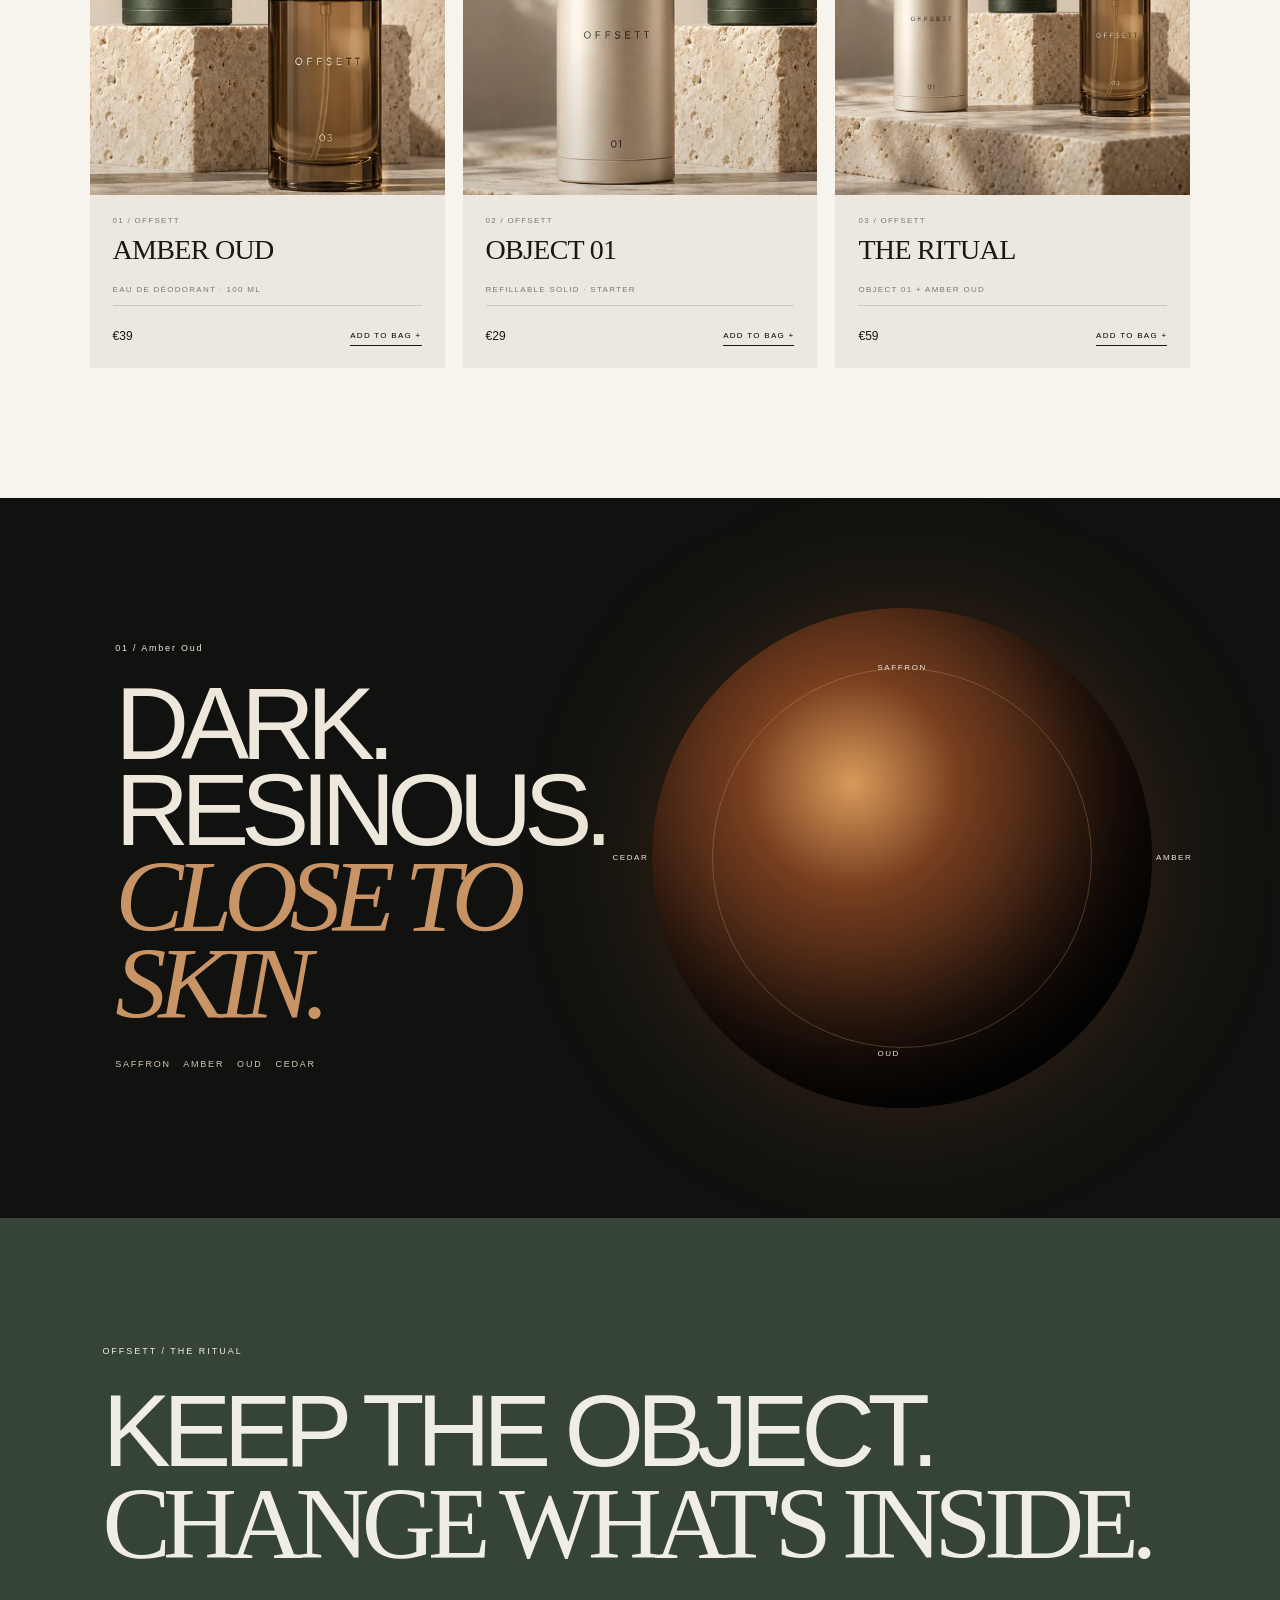
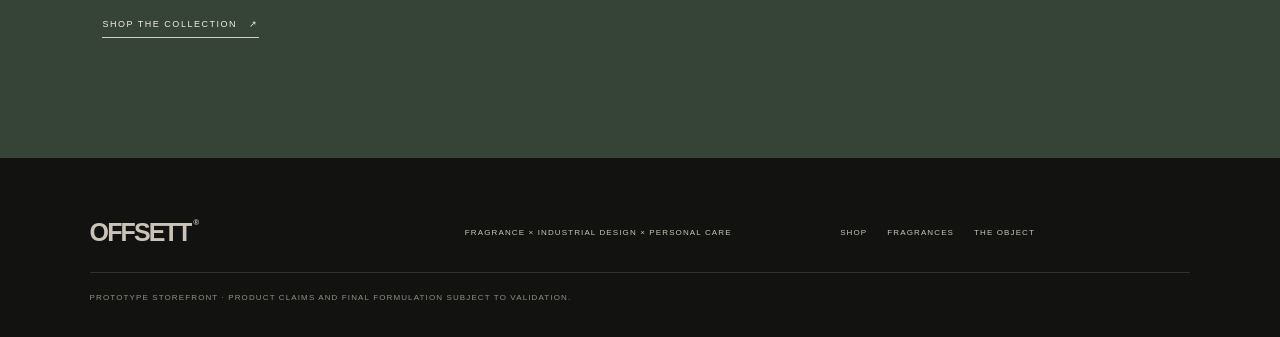
==== commit 799a0e01: "Refresh storefront stylesheet cache" ====
--- a/index.html
+++ b/index.html
@@ -4,7 +4,7 @@
 <meta charset="utf-8"><meta name="viewport" content="width=device-width,initial-scale=1">
 <title>OFFSETT — The daily fragrance ritual</title>
 <meta name="description" content="Discover OFFSETT: fragrance-led deodorant and refillable objects, composed around scent.">
-<meta name="theme-color" content="#f2efe8"><link rel="stylesheet" href="style.css?v=20260929-5">
+<meta name="theme-color" content="#f2efe8"><link rel="stylesheet" href="style.css?v=20260929-6">
 </head>
 <body>
 <div class="announcement">A considered ritual · Introducing OFFSETT 01 Amber Oud</div>
--- a/style.css
+++ b/style.css
@@ -27,4 +27,6 @@
 
 
 /* Multi-page atelier, responsive motion and product imagery */
-.page-main{min-height:72vh}.page-intro{padding:105px 8vw 55px;max-width:1100px}.page-intro h1,.detail-copy h1,.checkout-page h1,.status-page h1{font-size:clamp(60px,9vw,128px);line-height:.86;letter-spacing:-.075em;font-weight:400;margin:35px 0}.page-intro h1 em,.detail-copy h1 em,.checkout-page h1 em,.status-page h1 em{font-family:Georgia,serif;font-weight:400}.page-intro>p:not(.eyebrow){max-width:400px;line-height:1.7}.page-shop{padding-top:0}.page-shop .products{margin-top:0}.detail-page{min-height:calc(100vh - 190px);padding:55px 8vw 90px;display:grid;grid-template-columns:1.05fr .95fr;gap:9vw;align-items:center}.detail-visual{height:min(72vh,740px);min-height:450px;background:var(--hero-shot) center/cover no-repeat;position:relative;overflow:hidden}.detail-stick{background-image:var(--product-shot)}.detail-set{background-image:var(--hero-shot)}.detail-copy{max-width:480px}.detail-copy>p:not(.eyebrow):not(.notes){font-family:Georgia,serif;font-size:20px;line-height:1.6}.detail-copy .notes{font-size:9px;letter-spacing:.18em;line-height:2}.detail-copy>b{display:block;margin:35px 0 20px;font-size:15px}.detail-copy .btn{cursor:pointer}.detail-copy .textlink{display:block;margin-top:25px}.checkout-page{padding:100px 8vw;display:grid;grid-template-columns:1.15fr .85fr;gap:10vw;min-height:72vh}.checkout-page>div>p:not(.eyebrow){max-width:370px;line-height:1.7}.checkout-page aside{align-self:center;padding:35px;background:#e9e5dc}.checkout-page aside>p:first-child{font-size:9px;letter-spacing:.2em}.checkout-page aside .btn{width:100%;cursor:pointer}.checkout-page .subtotal{border-top:1px solid var(--line);margin:30px 0;padding-top:20px}.checkout-note{font-size:11px;color:var(--muted);line-height:1.7}.checkout-line{display:flex;justify-content:space-between;padding:22px 0;border-bottom:1px solid var(--line);gap:20px}.checkout-line strong{display:block;font-size:12px;letter-spacing:.1em}.checkout-line small{color:var(--muted);font-size:9px}.checkout-line button{border:0;background:none;text-decoration:underline;cursor:pointer;font-size:10px;margin-top:9px}.status-page{padding:140px 8vw;min-height:70vh}.status-page>p:not(.eyebrow){max-width:440px;line-height:1.8;margin-bottom:35px}.drawer-checkout{text-decoration:none;width:100%;margin-top:22px}.add{cursor:pointer}.fragrance-row{cursor:pointer}.fragrance-row:hover h3{letter-spacing:.04em}.fragrance-row h3{transition:letter-spacing .4s}.product-visual{isolation:isolate}.product-visual:after{content:"";position:absolute;inset:0;background:linear-gradient(145deg,#fff2,transparent 45%,#2923180b);pointer-events:none}.product-visual .mini-spray,.product-visual .mini-stick{filter:drop-shadow(0 22px 20px #20190f2c);transition:transform .7s cubic-bezier(.16,1,.3,1)}.product:hover .mini-spray{transform:translateY(-10px) rotate(2deg)}.product:hover .mini-stick{transform:translateY(-10px) rotate(-2deg)}.hero-photo{animation:heroIn 1.2s cubic-bezier(.16,1,.3,1) both}.hero-copy>*{animation:riseIn .8s cubic-bezier(.16,1,.3,1) both}.hero-copy>*:nth-child(2){animation-delay:.1s}.hero-copy>*:nth-child(3){animation-delay:.18s}.hero-copy>*:nth-child(4){animation-delay:.26s}@keyframes heroIn{from{opacity:0;transform:scale(1.035)}to{opacity:1;transform:scale(1)}}@keyframes riseIn{from{opacity:0;transform:translateY(18px)}to{opacity:1;transform:translateY(0)}}[data-reveal]{opacity:0;transform:translateY(20px);transition:opacity .7s ease,transform .7s cubic-bezier(.16,1,.3,1)}[data-reveal].is-visible{opacity:1;transform:none}html{scroll-behavior:smooth}.btn:hover,.add:hover{transform:translateY(-2px)}.add{transition:transform .2s,color .2s}.announcement{overflow:hidden}.announcement{animation:announceIn .8s ease both}@keyframes announceIn{from{opacity:0;letter-spacing:.35em}to{opacity:1}}@media(max-width:800px){.detail-page,.checkout-page{grid-template-columns:1fr;gap:36px;padding:45px 22px 75px}.detail-visual{height:70vh;min-height:400px}.detail-copy{padding-bottom:20px}.page-intro{padding:80px 22px 35px}.page-intro h1,.detail-copy h1,.checkout-page h1,.status-page h1{font-size:clamp(56px,14vw,90px)}.checkout-page aside{padding:25px}.status-page{padding:100px 22px;min-height:65vh}.page-shop{padding-left:22px;padding-right:22px}}@media(prefers-reduced-motion:reduce){[data-reveal],.hero-photo,.hero-copy>*{opacity:1;transform:none;animation:none!important;transition:none!important}}+.page-main{min-height:72vh}.page-intro{padding:105px 8vw 55px;max-width:1100px}.page-intro h1,.detail-copy h1,.checkout-page h1,.status-page h1{font-size:clamp(60px,9vw,128px);line-height:.86;letter-spacing:-.075em;font-weight:400;margin:35px 0}.page-intro h1 em,.detail-copy h1 em,.checkout-page h1 em,.status-page h1 em{font-family:Georgia,serif;font-weight:400}.page-intro>p:not(.eyebrow){max-width:400px;line-height:1.7}.page-shop{padding-top:0}.page-shop .products{margin-top:0}.detail-page{min-height:calc(100vh - 190px);padding:55px 8vw 90px;display:grid;grid-template-columns:1.05fr .95fr;gap:9vw;align-items:center}.detail-visual{height:min(72vh,740px);min-height:450px;background:var(--hero-shot) center/cover no-repeat;position:relative;overflow:hidden}.detail-stick{background-image:var(--product-shot)}.detail-set{background-image:var(--hero-shot)}.detail-copy{max-width:480px}.detail-copy>p:not(.eyebrow):not(.notes){font-family:Georgia,serif;font-size:20px;line-height:1.6}.detail-copy .notes{font-size:9px;letter-spacing:.18em;line-height:2}.detail-copy>b{display:block;margin:35px 0 20px;font-size:15px}.detail-copy .btn{cursor:pointer}.detail-copy .textlink{display:block;margin-top:25px}.checkout-page{padding:100px 8vw;display:grid;grid-template-columns:1.15fr .85fr;gap:10vw;min-height:72vh}.checkout-page>div>p:not(.eyebrow){max-width:370px;line-height:1.7}.checkout-page aside{align-self:center;padding:35px;background:#e9e5dc}.checkout-page aside>p:first-child{font-size:9px;letter-spacing:.2em}.checkout-page aside .btn{width:100%;cursor:pointer}.checkout-page .subtotal{border-top:1px solid var(--line);margin:30px 0;padding-top:20px}.checkout-note{font-size:11px;color:var(--muted);line-height:1.7}.checkout-line{display:flex;justify-content:space-between;padding:22px 0;border-bottom:1px solid var(--line);gap:20px}.checkout-line strong{display:block;font-size:12px;letter-spacing:.1em}.checkout-line small{color:var(--muted);font-size:9px}.checkout-line button{border:0;background:none;text-decoration:underline;cursor:pointer;font-size:10px;margin-top:9px}.status-page{padding:140px 8vw;min-height:70vh}.status-page>p:not(.eyebrow){max-width:440px;line-height:1.8;margin-bottom:35px}.drawer-checkout{text-decoration:none;width:100%;margin-top:22px}.add{cursor:pointer}.fragrance-row{cursor:pointer}.fragrance-row:hover h3{letter-spacing:.04em}.fragrance-row h3{transition:letter-spacing .4s}.product-visual{isolation:isolate}.product-visual:after{content:"";position:absolute;inset:0;background:linear-gradient(145deg,#fff2,transparent 45%,#2923180b);pointer-events:none}.product-visual .mini-spray,.product-visual .mini-stick{filter:drop-shadow(0 22px 20px #20190f2c);transition:transform .7s cubic-bezier(.16,1,.3,1)}.product:hover .mini-spray{transform:translateY(-10px) rotate(2deg)}.product:hover .mini-stick{transform:translateY(-10px) rotate(-2deg)}.hero-photo{animation:heroIn 1.2s cubic-bezier(.16,1,.3,1) both}.hero-copy>*{animation:riseIn .8s cubic-bezier(.16,1,.3,1) both}.hero-copy>*:nth-child(2){animation-delay:.1s}.hero-copy>*:nth-child(3){animation-delay:.18s}.hero-copy>*:nth-child(4){animation-delay:.26s}@keyframes heroIn{from{opacity:0;transform:scale(1.035)}to{opacity:1;transform:scale(1)}}@keyframes riseIn{from{opacity:0;transform:translateY(18px)}to{opacity:1;transform:translateY(0)}}[data-reveal]{opacity:0;transform:translateY(20px);transition:opacity .7s ease,transform .7s cubic-bezier(.16,1,.3,1)}[data-reveal].is-visible{opacity:1;transform:none}html{scroll-behavior:smooth}.btn:hover,.add:hover{transform:translateY(-2px)}.add{transition:transform .2s,color .2s}.announcement{overflow:hidden}.announcement{animation:announceIn .8s ease both}@keyframes announceIn{from{opacity:0;letter-spacing:.35em}to{opacity:1}}@media(max-width:800px){.detail-page,.checkout-page{grid-template-columns:1fr;gap:36px;padding:45px 22px 75px}.detail-visual{height:70vh;min-height:400px}.detail-copy{padding-bottom:20px}.page-intro{padding:80px 22px 35px}.page-intro h1,.detail-copy h1,.checkout-page h1,.status-page h1{font-size:clamp(56px,14vw,90px)}.checkout-page aside{padding:25px}.status-page{padding:100px 22px;min-height:65vh}.page-shop{padding-left:22px;padding-right:22px}}@media(prefers-reduced-motion:reduce){[data-reveal],.hero-photo,.hero-copy>*{opacity:1;transform:none;animation:none!important;transition:none!important}}
+/* Keep product photography visible inside linked image tiles. */
+a.product-visual{display:block;background-image:linear-gradient(180deg,#00000000 62%,#00000024),var(--product-shot);background-size:cover;background-position:center 48%}a.product-visual .mini-spray,a.product-visual .mini-stick{display:none}
